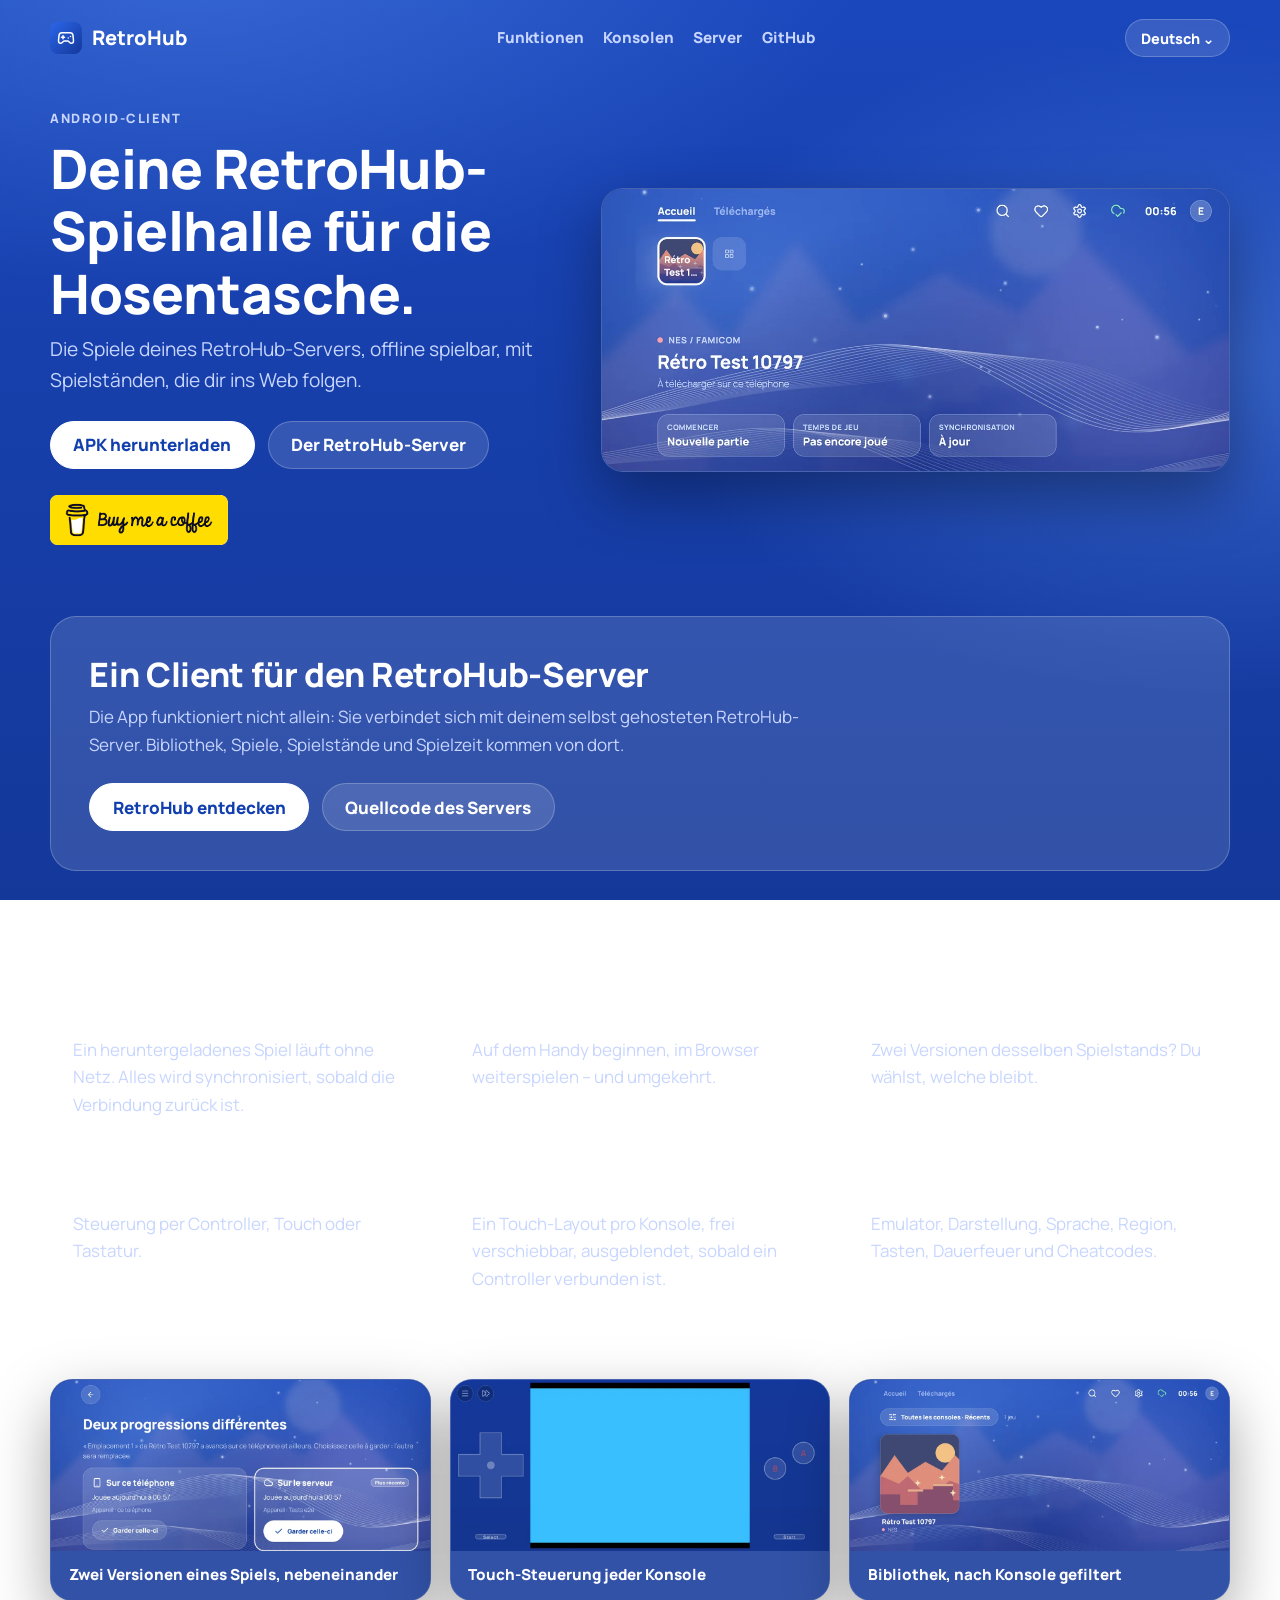
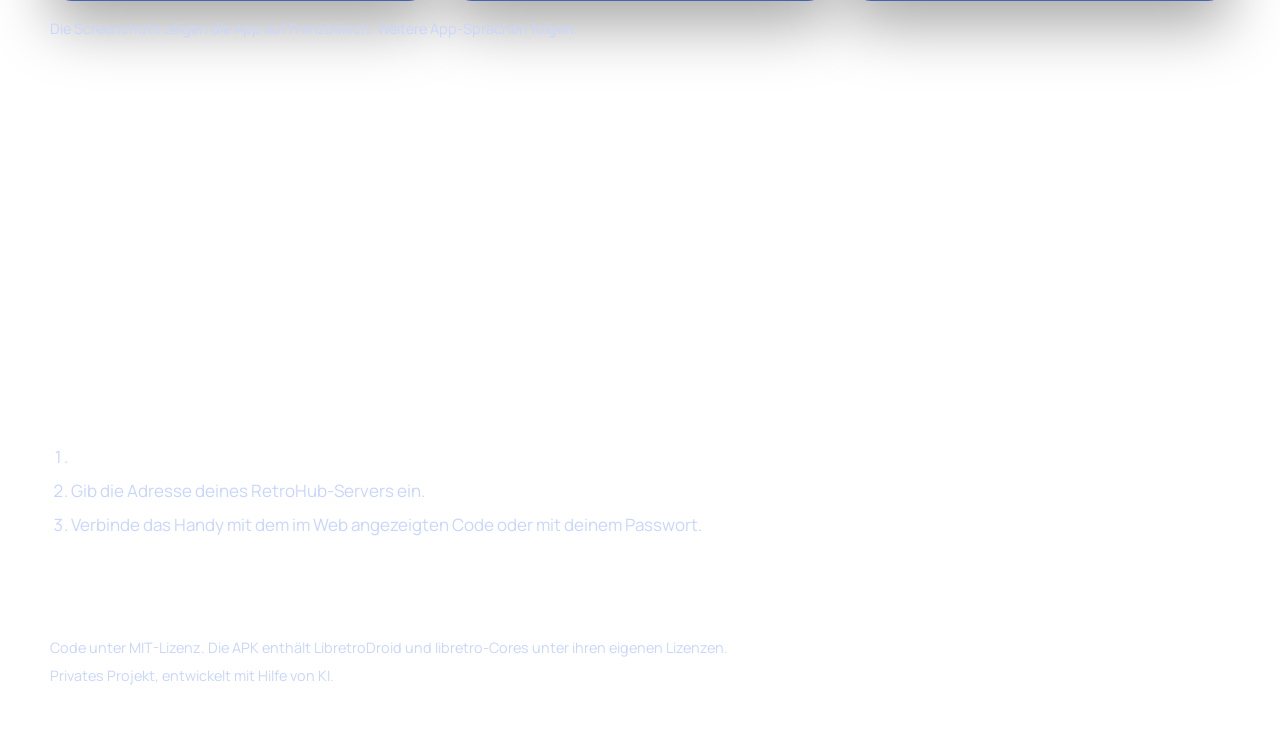
==== docs/de/index.html @ 20033dd3 "Release 2026.46.2" ====
<!doctype html>
<html lang="de">
<head>
  <meta charset="utf-8">
  <meta name="viewport" content="width=device-width, initial-scale=1">
  <meta name="theme-color" content="#173faa">
  <title>RetroHub — Deine RetroHub-Spielhalle für die Hosentasche.</title>
  <meta name="description" content="Die Spiele deines RetroHub-Servers, offline spielbar, mit Spielständen, die dir ins Web folgen.">
  <meta property="og:title" content="RetroHub — Deine RetroHub-Spielhalle für die Hosentasche.">
  <meta property="og:description" content="Die Spiele deines RetroHub-Servers, offline spielbar, mit Spielständen, die dir ins Web folgen.">
  <meta property="og:type" content="website">
  <meta property="og:url" content="https://simon-verbois.github.io/retrohub-app/de/">
  <link rel="canonical" href="https://simon-verbois.github.io/retrohub-app/de/">
  <link rel="alternate" hreflang="en" href="https://simon-verbois.github.io/retrohub-app/">
  <link rel="alternate" hreflang="fr" href="https://simon-verbois.github.io/retrohub-app/fr/">
  <link rel="alternate" hreflang="de" href="https://simon-verbois.github.io/retrohub-app/de/">
  <link rel="alternate" hreflang="es" href="https://simon-verbois.github.io/retrohub-app/es/">
  <link rel="alternate" hreflang="it" href="https://simon-verbois.github.io/retrohub-app/it/">
  <link rel="alternate" hreflang="pl" href="https://simon-verbois.github.io/retrohub-app/pl/">
  <link rel="alternate" hreflang="nl" href="https://simon-verbois.github.io/retrohub-app/nl/">
  <link rel="alternate" hreflang="pt-PT" href="https://simon-verbois.github.io/retrohub-app/pt/">
  <link rel="alternate" hreflang="ro" href="https://simon-verbois.github.io/retrohub-app/ro/">
  <link rel="alternate" hreflang="el" href="https://simon-verbois.github.io/retrohub-app/el/">
  <link rel="alternate" hreflang="hu" href="https://simon-verbois.github.io/retrohub-app/hu/">
  <link rel="alternate" hreflang="cs" href="https://simon-verbois.github.io/retrohub-app/cs/">
  <link rel="alternate" hreflang="x-default" href="https://simon-verbois.github.io/retrohub-app/">
  <link rel="icon" href="../favicon.svg" type="image/svg+xml">
  <link rel="stylesheet" href="../styles.css">
</head>
<body>
  <header class="top">
    <a class="brand" href="#main"><img src="../favicon.svg" width="32" height="32" alt=""> RetroHub</a>
    <nav aria-label="RetroHub">
      <a href="#features">Funktionen</a>
      <a href="#consoles">Konsolen</a>
      <a href="#server">Server</a>
      <a href="https://github.com/simon-verbois/retrohub-app">GitHub</a>
    </nav>
    <details class="languages">
      <summary><span class="sr-only">Sprache: </span>Deutsch <span aria-hidden="true">⌄</span></summary>
      <ul><li><a href="../" lang="en" hreflang="en">English</a></li>
<li><a href="../fr/" lang="fr" hreflang="fr">Français</a></li>
<li><a href="../de/" lang="de" hreflang="de" aria-current="page">Deutsch</a></li>
<li><a href="../es/" lang="es" hreflang="es">Español</a></li>
<li><a href="../it/" lang="it" hreflang="it">Italiano</a></li>
<li><a href="../pl/" lang="pl" hreflang="pl">Polski</a></li>
<li><a href="../nl/" lang="nl" hreflang="nl">Nederlands</a></li>
<li><a href="../pt/" lang="pt-PT" hreflang="pt-PT">Português</a></li>
<li><a href="../ro/" lang="ro" hreflang="ro">Română</a></li>
<li><a href="../el/" lang="el" hreflang="el">Ελληνικά</a></li>
<li><a href="../hu/" lang="hu" hreflang="hu">Magyar</a></li>
<li><a href="../cs/" lang="cs" hreflang="cs">Čeština</a></li></ul>
    </details>
  </header>

  <main id="main">
    <section class="hero">
      <div class="hero-text">
        <p class="kicker">Android-Client</p>
        <h1>Deine RetroHub-Spielhalle für die Hosentasche.</h1>
        <p class="lead">Die Spiele deines RetroHub-Servers, offline spielbar, mit Spielständen, die dir ins Web folgen.</p>
        <div class="actions">
          <a class="button primary" href="https://github.com/simon-verbois/retrohub-app/releases/latest">APK herunterladen</a>
          <a class="button" href="#server">Der RetroHub-Server</a>
        </div>
        <a class="coffee" href="https://buymeacoffee.com/simonverbois"><img src="../buy-me-a-coffee.png" width="178" height="50" alt="Buy Me a Coffee"></a>
      </div>
      <figure class="screen hero-screen">
        <img src="../screenshots/home.webp" width="1200" height="540" alt="Startbildschirm: eine Reihe von Spielen, das gewählte Spiel und seine Aktivitätskarten">
      </figure>
    </section>

    <section id="server" class="server">
      <h2>Ein Client für den RetroHub-Server</h2>
      <p>Die App funktioniert nicht allein: Sie verbindet sich mit deinem selbst gehosteten RetroHub-Server. Bibliothek, Spiele, Spielstände und Spielzeit kommen von dort.</p>
      <div class="actions">
        <a class="button primary" href="https://simon-verbois.github.io/retrohub/">RetroHub entdecken</a>
        <a class="button" href="https://github.com/simon-verbois/retrohub">Quellcode des Servers</a>
      </div>
    </section>

    <section id="features" class="features">
      <h2>Funktionen</h2>
      <div class="grid">
        <article><h3>Offline</h3><p>Ein heruntergeladenes Spiel läuft ohne Netz. Alles wird synchronisiert, sobald die Verbindung zurück ist.</p></article>
        <article><h3>Ein Spielstand, überall</h3><p>Auf dem Handy beginnen, im Browser weiterspielen – und umgekehrt.</p></article>
        <article><h3>Nichts wird überschrieben</h3><p>Zwei Versionen desselben Spielstands? Du wählst, welche bleibt.</p></article>
        <article><h3>Wie eine Konsole</h3><p>Steuerung per Controller, Touch oder Tastatur.</p></article>
        <article><h3>Originalgetreue Steuerung</h3><p>Ein Touch-Layout pro Konsole, frei verschiebbar, ausgeblendet, sobald ein Controller verbunden ist.</p></article>
        <article><h3>Einstellungen pro Konsole</h3><p>Emulator, Darstellung, Sprache, Region, Tasten, Dauerfeuer und Cheatcodes.</p></article>
      </div>
    </section>

    <section class="gallery-section">
      <div class="gallery">
        <figure class="screen"><img src="../screenshots/conflict.webp" width="1200" height="540" loading="lazy" alt="Auswahl zwischen zwei Versionen eines Spielstands"><figcaption>Zwei Versionen eines Spiels, nebeneinander</figcaption></figure>
        <figure class="screen"><img src="../screenshots/game.webp" width="1200" height="540" loading="lazy" alt="Laufendes Spiel mit Touch-Steuerung"><figcaption>Touch-Steuerung jeder Konsole</figcaption></figure>
        <figure class="screen"><img src="../screenshots/library.webp" width="1200" height="540" loading="lazy" alt="Bibliothek nach Konsole gefiltert"><figcaption>Bibliothek, nach Konsole gefiltert</figcaption></figure>
      </div>
      <p class="note">Die Screenshots zeigen die App auf Französisch. Weitere App-Sprachen folgen.</p>
    </section>

    <section id="consoles" class="consoles">
      <h2>Konsolen</h2>
      <ul>
        <li>NES</li><li>Super Nintendo</li><li>Game Boy</li><li>Game Boy Color</li><li>Game Boy Advance</li>
        <li>Master System</li><li>Mega Drive</li><li>PlayStation</li><li>Nintendo DS</li><li>Nintendo 64</li>
        <li>GameCube</li><li>Atari 2600</li><li>Dreamcast</li>
      </ul>
    </section>

    <section class="install">
      <h2>Installieren</h2>
      <ol>
        <li><a href="https://github.com/simon-verbois/retrohub-app/releases/latest">Lade die neueste Version der APK herunter und installiere sie.</a></li>
        <li>Gib die Adresse deines RetroHub-Servers ein.</li>
        <li>Verbinde das Handy mit dem im Web angezeigten Code oder mit deinem Passwort.</li>
      </ol>
    </section>
  </main>

  <footer>
    <p>Code unter MIT-Lizenz. Die APK enthält LibretroDroid und libretro-Cores unter ihren eigenen Lizenzen.</p>
    <p>Privates Projekt, entwickelt mit Hilfe von KI.</p>
  </footer>
</body>
</html>
---- docs/styles.css ----
@font-face { font-family: Manrope; src: url("fonts/manrope-regular.ttf") format("truetype"); font-weight: 400; font-display: swap; }
@font-face { font-family: Manrope; src: url("fonts/manrope-extrabold.ttf") format("truetype"); font-weight: 800; font-display: swap; }

/* Le « ciel » de RetroHub : clair le jour, de nuit en thème sombre. */
:root {
  --sky-top: #1a47bc; --sky-mid: #173faa; --sky-low: #14389a;
  --glow: rgba(110, 165, 255, .34);
  --text: #fff; --dim: #c8d6ff;
  --glass: rgba(255, 255, 255, .13); --glass-strong: rgba(255, 255, 255, .22); --line: rgba(255, 255, 255, .22);
  --on-accent: #123fae;
}
@media (prefers-color-scheme: dark) {
  :root {
    --sky-top: #0d2462; --sky-mid: #09194b; --sky-low: #06113a;
    --glow: rgba(80, 130, 240, .22);
    --text: #eef2ff; --dim: #afc0f0;
    --glass: rgba(255, 255, 255, .1); --glass-strong: rgba(255, 255, 255, .17); --line: rgba(255, 255, 255, .18);
    --on-accent: #09194b;
  }
}

* { box-sizing: border-box; }
html { scroll-behavior: smooth; }
body {
  margin: 0; color: var(--text); font: 400 17px/1.6 Manrope, system-ui, sans-serif;
  background:
    radial-gradient(60rem 30rem at 15% -5%, var(--glow), transparent 70%),
    radial-gradient(50rem 30rem at 95% 40%, var(--glow), transparent 70%),
    linear-gradient(180deg, var(--sky-top), var(--sky-mid) 45%, var(--sky-low));
  background-attachment: fixed; min-height: 100vh;
}
a { color: inherit; }
img { max-width: 100%; height: auto; display: block; }
h1, h2, h3 { font-weight: 800; line-height: 1.15; margin: 0 0 .6rem; letter-spacing: -.01em; }
h1 { font-size: clamp(2rem, 5vw, 3.4rem); }
h2 { font-size: clamp(1.5rem, 3vw, 2.1rem); }
h3 { font-size: 1.1rem; }
p { margin: 0 0 1rem; }

.top, main, footer { width: min(1180px, 100% - 32px); margin-inline: auto; }
.top { display: flex; align-items: center; justify-content: space-between; gap: 1rem; padding: 1.2rem 0; flex-wrap: wrap; }
.brand { display: flex; align-items: center; gap: .6rem; font-weight: 800; font-size: 1.25rem; text-decoration: none; }
.top nav { display: flex; gap: 1.2rem; flex-wrap: wrap; }
.top nav a { color: var(--dim); text-decoration: none; font-weight: 800; font-size: .95rem; }
.top nav a:hover, .top nav a:focus-visible { color: var(--text); }

section { padding: 3rem 0; }
.hero { display: grid; grid-template-columns: 1fr 1.25fr; gap: 3rem; align-items: center; padding-top: 2rem; }
.kicker { text-transform: uppercase; letter-spacing: .12em; font-weight: 800; font-size: .8rem; color: var(--dim); margin-bottom: .5rem; }
.lead { font-size: 1.2rem; color: var(--dim); max-width: 34rem; }
.actions { display: flex; gap: .8rem; flex-wrap: wrap; margin: 1.6rem 0; }
.button {
  display: inline-flex; align-items: center; min-height: 48px; padding: 0 1.4rem; border-radius: 999px;
  border: 1px solid var(--line); background: var(--glass); font-weight: 800; text-decoration: none;
}
.button.primary { background: #fff; color: var(--on-accent); border-color: #fff; }
.button:hover { background: var(--glass-strong); }
.button.primary:hover { background: #e8eeff; }
.button:focus-visible, .coffee:focus-visible, a:focus-visible { outline: 3px solid #fff; outline-offset: 3px; }
.coffee { display: inline-block; border-radius: 10px; }

.screen { margin: 0; border-radius: 22px; overflow: hidden; border: 1px solid var(--line); box-shadow: 0 24px 60px rgba(0, 0, 0, .35); background: var(--sky-low); }
.screen figcaption { padding: .8rem 1.1rem; font-weight: 800; font-size: .95rem; background: var(--glass); }

.server {
  margin: 1rem 0; padding: 2.4rem; border-radius: 26px; background: var(--glass); border: 1px solid var(--line);
}
.server p { max-width: 46rem; color: var(--dim); }
.server a:not(.button) { font-weight: 800; }
.server .actions { margin-bottom: 0; }

.grid { display: grid; grid-template-columns: repeat(3, 1fr); gap: 1rem; }
.grid article { padding: 1.4rem; border-radius: 20px; background: var(--glass); border: 1px solid var(--line); }
.grid p { color: var(--dim); margin: 0; }

.gallery { display: grid; grid-template-columns: repeat(3, 1fr); gap: 1.2rem; }

.consoles ul { list-style: none; padding: 0; margin: 0; display: flex; flex-wrap: wrap; gap: .6rem; }
.consoles li { padding: .45rem 1rem; border-radius: 999px; background: var(--glass); border: 1px solid var(--line); font-weight: 800; font-size: .95rem; }

.install ol { padding-left: 1.3rem; color: var(--dim); max-width: 46rem; }
.install li { margin-bottom: .4rem; }
.install a { color: var(--text); font-weight: 800; }

footer { padding: 2rem 0 3rem; border-top: 1px solid var(--line); color: var(--dim); font-size: .9rem; }
footer p { margin: 0 0 .3rem; }

@media (max-width: 900px) {
  .hero { grid-template-columns: 1fr; gap: 2rem; }
  .grid, .gallery { grid-template-columns: 1fr; }
  .server { padding: 1.6rem; }
}
@media (prefers-reduced-motion: reduce) { html { scroll-behavior: auto; } }

.sr-only { position: absolute; width: 1px; height: 1px; overflow: hidden; clip: rect(0 0 0 0); white-space: nowrap; }
.languages { position: relative; }
.languages summary {
  list-style: none; cursor: pointer; padding: .4rem .9rem; border-radius: 999px; border: 1px solid var(--line);
  background: var(--glass); font-weight: 800; font-size: .9rem;
}
.languages summary::-webkit-details-marker { display: none; }
.languages ul {
  position: absolute; right: 0; top: calc(100% + .4rem); z-index: 10; list-style: none; margin: 0; padding: .4rem;
  min-width: 11rem; border-radius: 16px; border: 1px solid var(--line); background: var(--sky-low);
  box-shadow: 0 18px 40px rgba(0, 0, 0, .35);
}
.languages li a { display: block; padding: .35rem .7rem; border-radius: 10px; text-decoration: none; font-weight: 800; font-size: .92rem; }
.languages li a:hover, .languages li a[aria-current="page"] { background: var(--glass-strong); }
.note { color: var(--dim); font-size: .9rem; margin-top: 1rem; }
.gallery-section { padding-top: 1rem; }
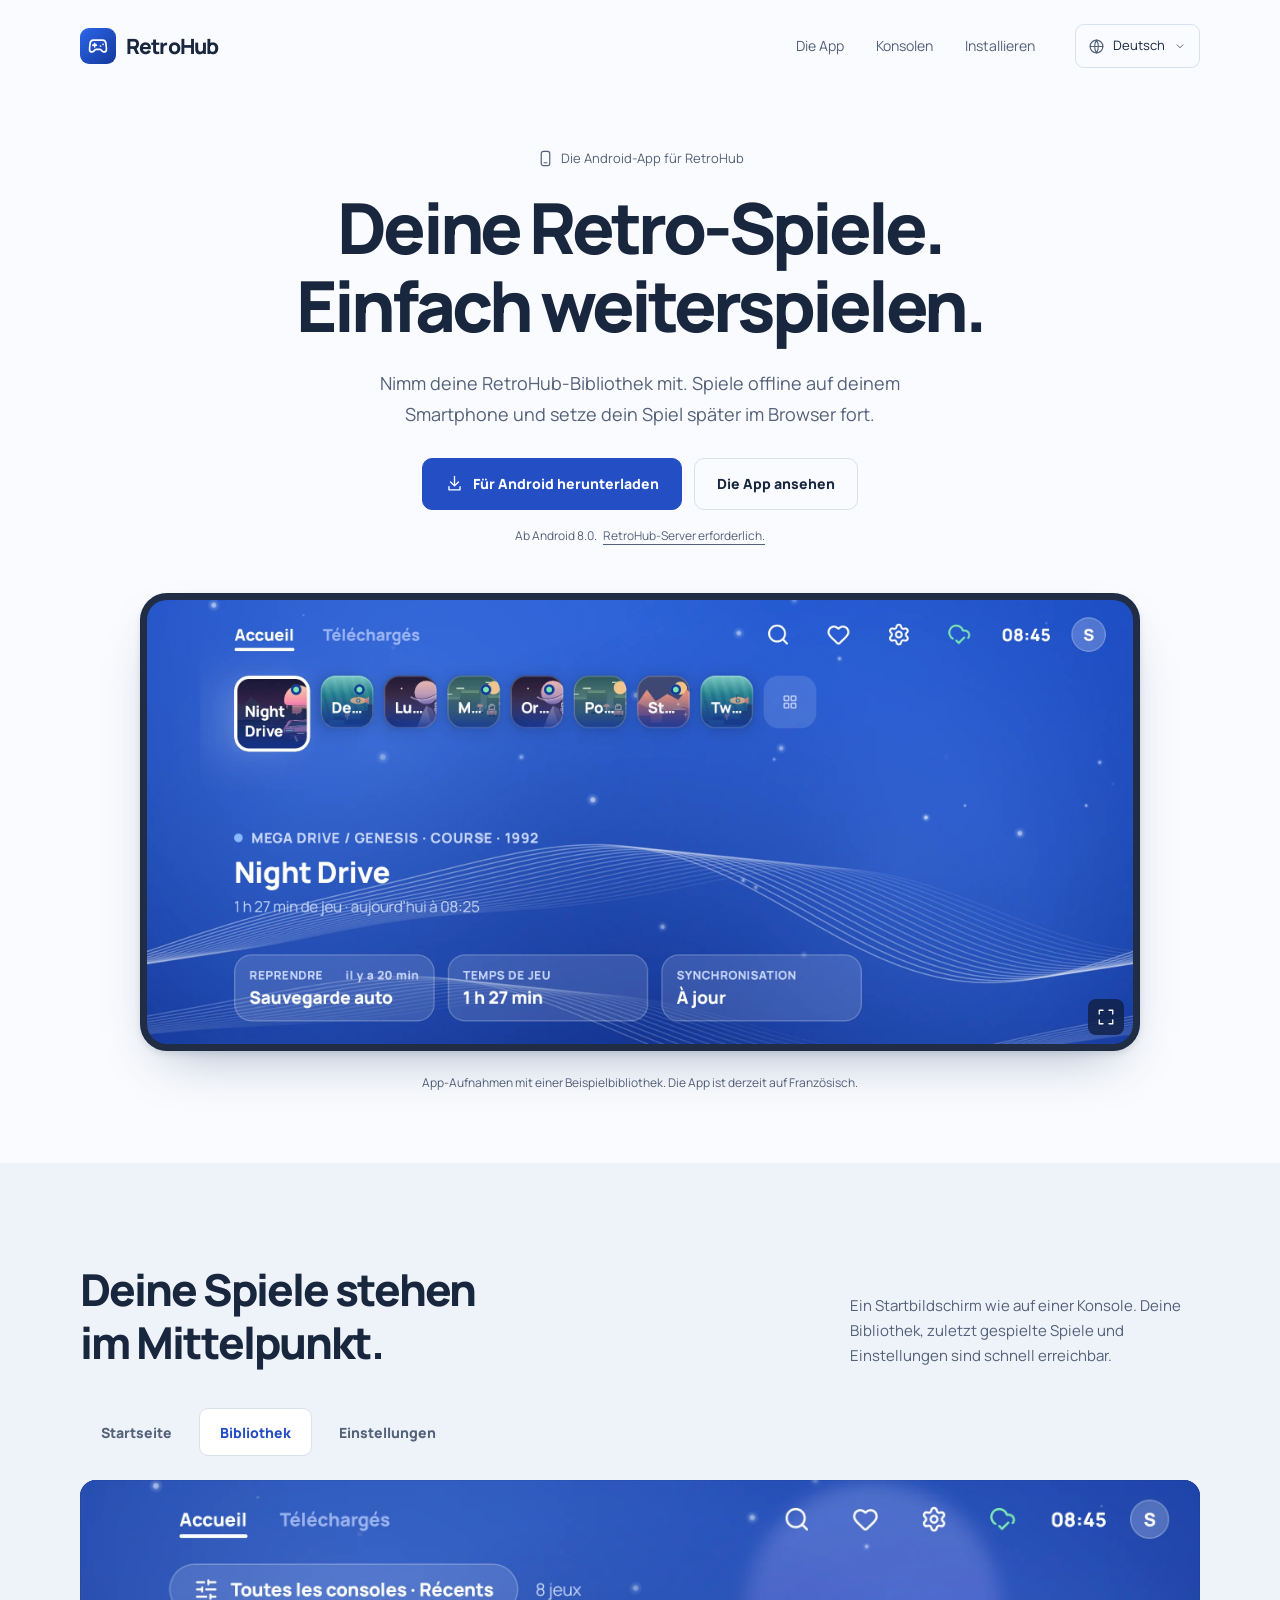
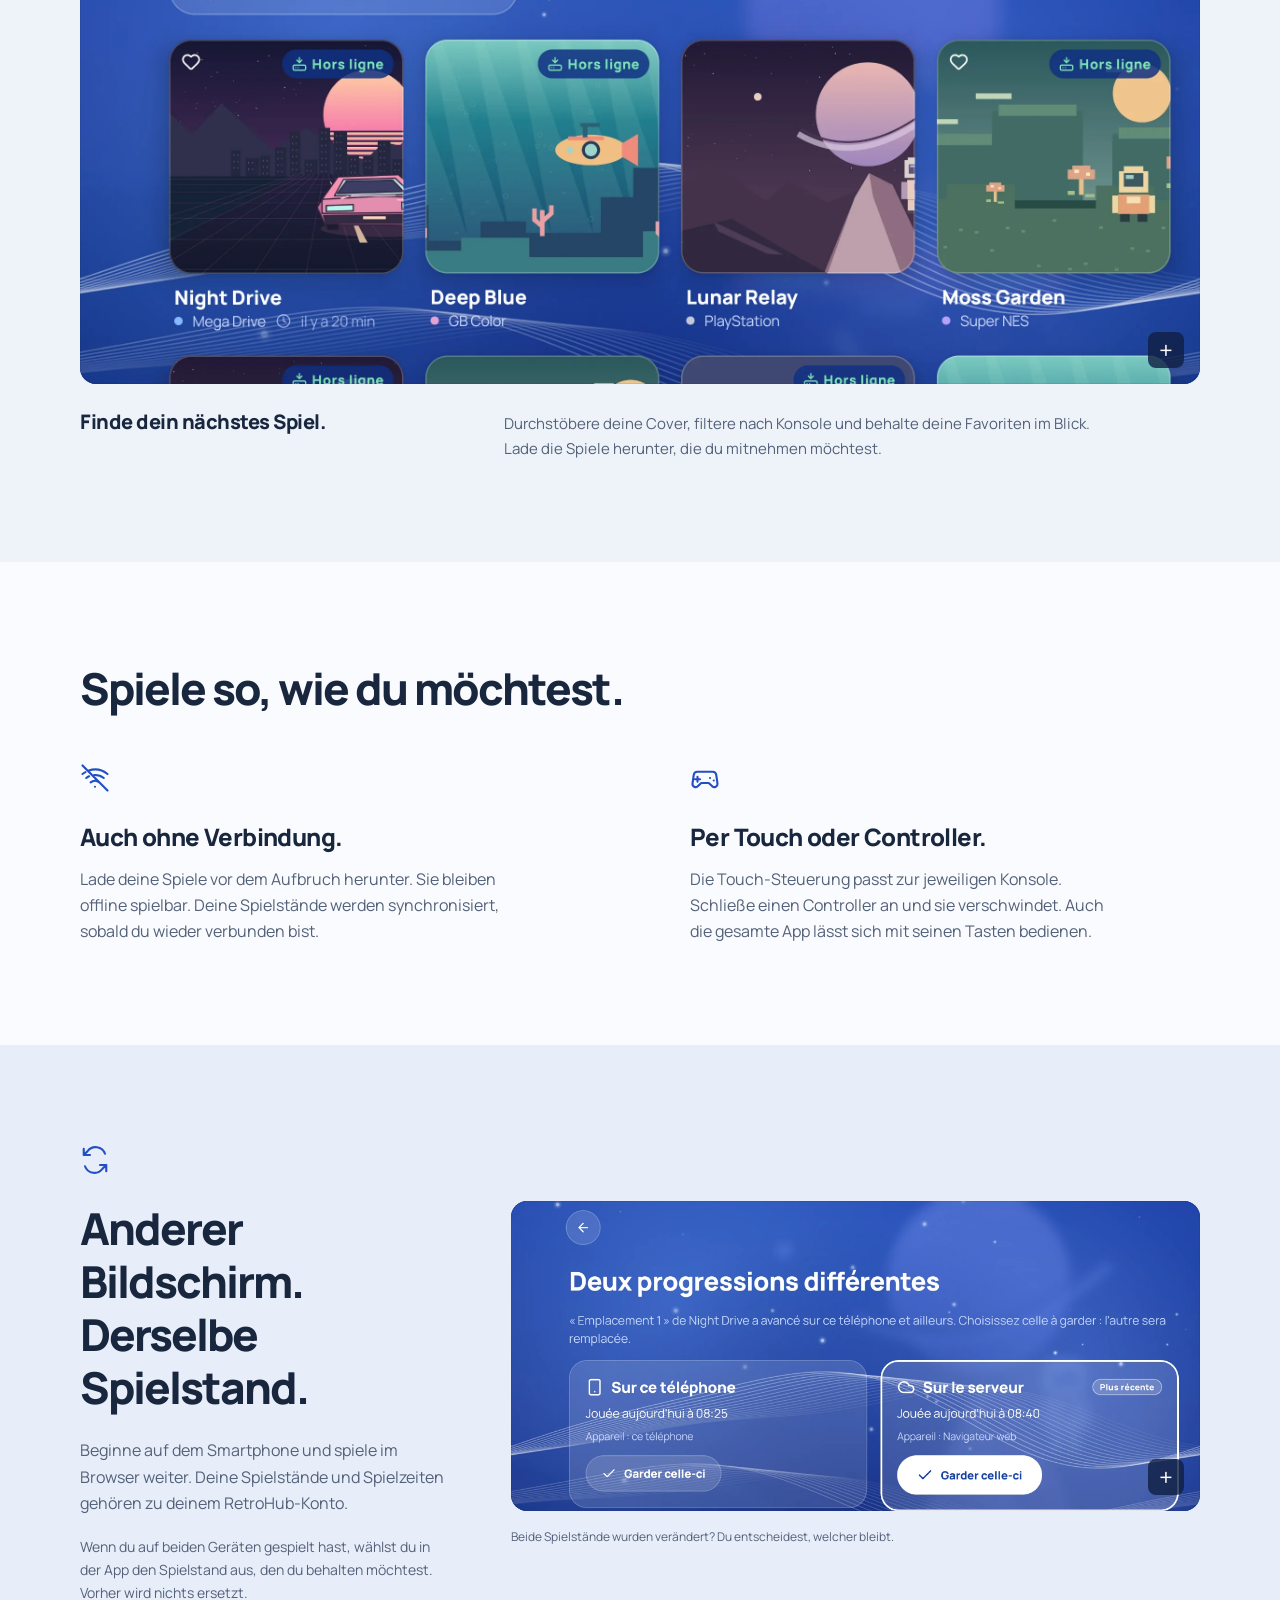
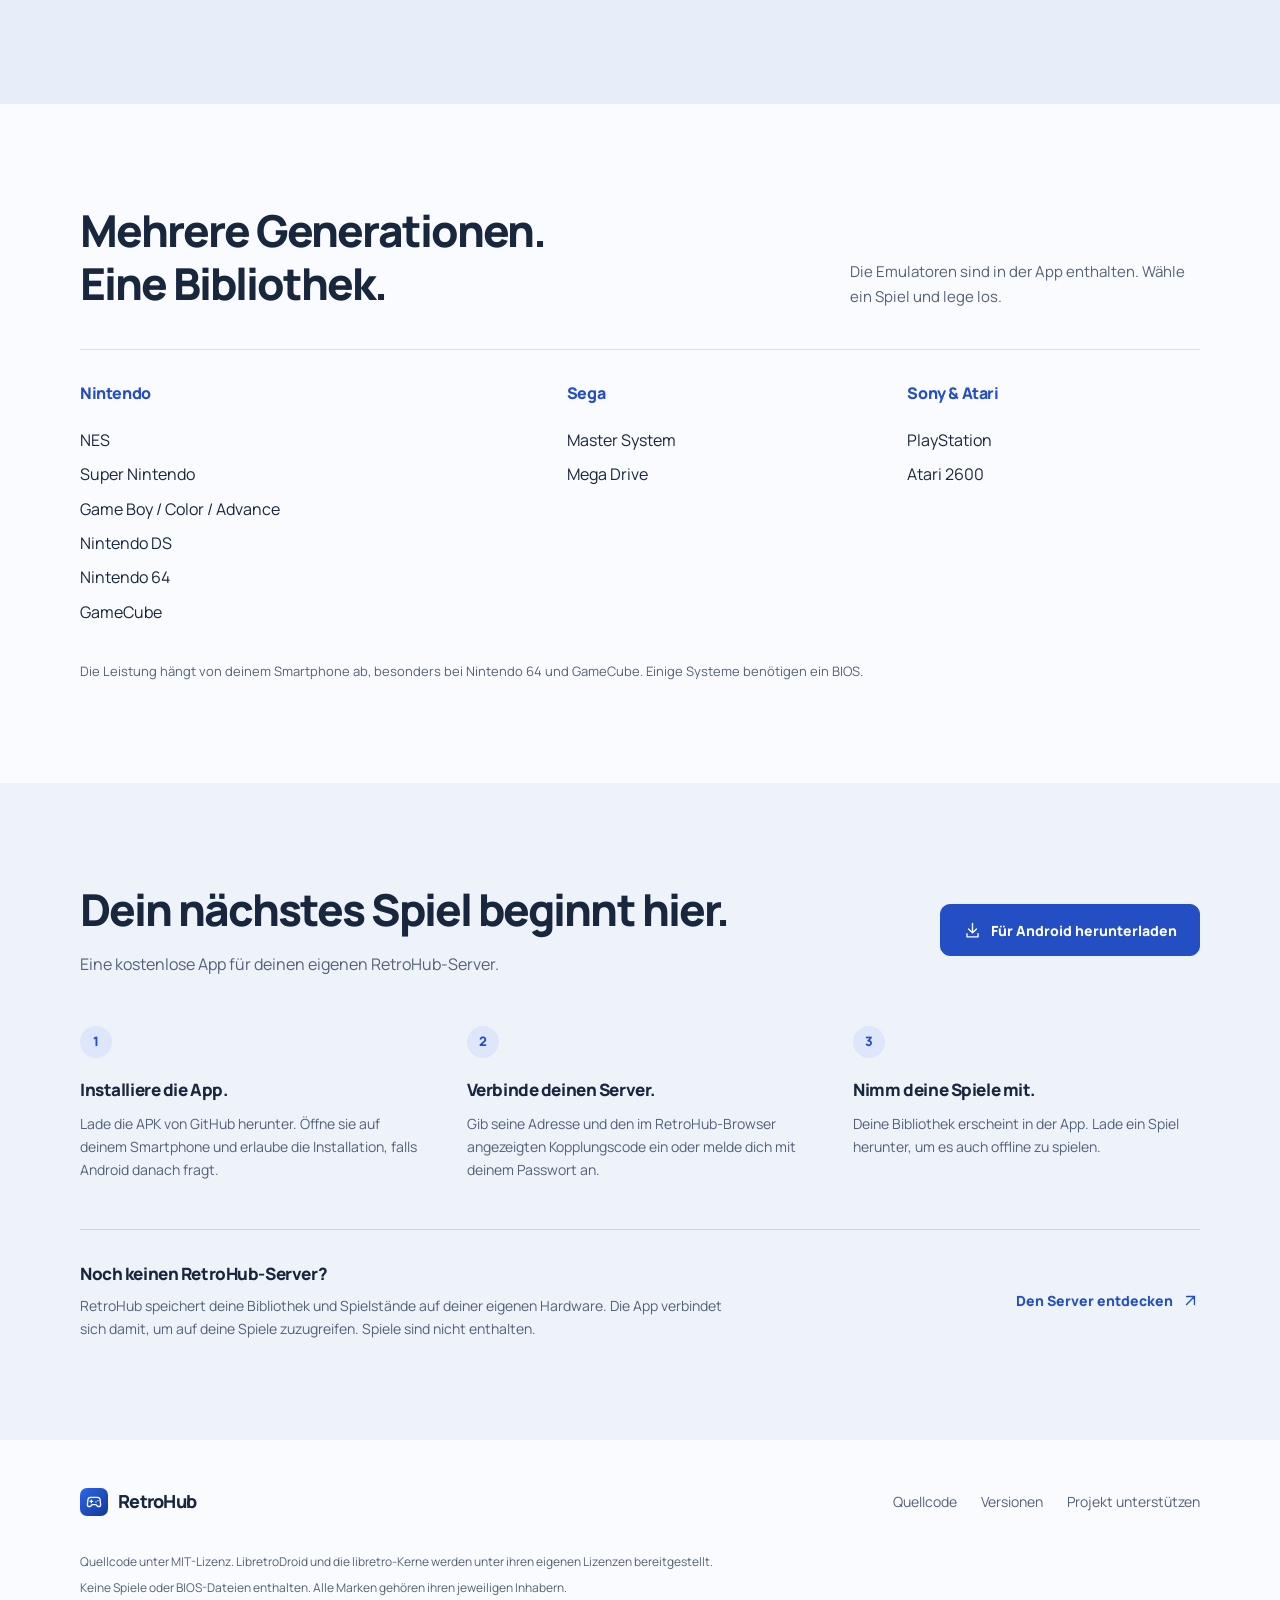
==== commit 49bda077: "Release 2026.46.6" ====
--- a/docs/de/index.html
+++ b/docs/de/index.html
@@ -3,125 +3,159 @@
 <head>
   <meta charset="utf-8">
   <meta name="viewport" content="width=device-width, initial-scale=1">
-  <meta name="theme-color" content="#173faa">
-  <title>RetroHub — Deine RetroHub-Spielhalle für die Hosentasche.</title>
-  <meta name="description" content="Die Spiele deines RetroHub-Servers, offline spielbar, mit Spielständen, die dir ins Web folgen.">
-  <meta property="og:title" content="RetroHub — Deine RetroHub-Spielhalle für die Hosentasche.">
-  <meta property="og:description" content="Die Spiele deines RetroHub-Servers, offline spielbar, mit Spielständen, die dir ins Web folgen.">
+  <meta name="theme-color" content="#fafbfe">
+  <title>RetroHub — Deine Retro-Spiele. Einfach weiterspielen.</title>
+  <meta name="description" content="Nimm deine RetroHub-Bibliothek mit. Spiele offline auf deinem Smartphone und setze dein Spiel später im Browser fort.">
+  <meta property="og:title" content="RetroHub — Deine Retro-Spiele. Einfach weiterspielen.">
+  <meta property="og:description" content="Nimm deine RetroHub-Bibliothek mit. Spiele offline auf deinem Smartphone und setze dein Spiel später im Browser fort.">
   <meta property="og:type" content="website">
   <meta property="og:url" content="https://simon-verbois.github.io/retrohub-app/de/">
+  <meta property="og:image" content="https://simon-verbois.github.io/retrohub-app/screenshots/home.webp">
   <link rel="canonical" href="https://simon-verbois.github.io/retrohub-app/de/">
   <link rel="alternate" hreflang="en" href="https://simon-verbois.github.io/retrohub-app/">
   <link rel="alternate" hreflang="fr" href="https://simon-verbois.github.io/retrohub-app/fr/">
   <link rel="alternate" hreflang="de" href="https://simon-verbois.github.io/retrohub-app/de/">
   <link rel="alternate" hreflang="es" href="https://simon-verbois.github.io/retrohub-app/es/">
   <link rel="alternate" hreflang="it" href="https://simon-verbois.github.io/retrohub-app/it/">
-  <link rel="alternate" hreflang="pl" href="https://simon-verbois.github.io/retrohub-app/pl/">
   <link rel="alternate" hreflang="nl" href="https://simon-verbois.github.io/retrohub-app/nl/">
   <link rel="alternate" hreflang="pt-PT" href="https://simon-verbois.github.io/retrohub-app/pt/">
-  <link rel="alternate" hreflang="ro" href="https://simon-verbois.github.io/retrohub-app/ro/">
-  <link rel="alternate" hreflang="el" href="https://simon-verbois.github.io/retrohub-app/el/">
-  <link rel="alternate" hreflang="hu" href="https://simon-verbois.github.io/retrohub-app/hu/">
-  <link rel="alternate" hreflang="cs" href="https://simon-verbois.github.io/retrohub-app/cs/">
   <link rel="alternate" hreflang="x-default" href="https://simon-verbois.github.io/retrohub-app/">
   <link rel="icon" href="../favicon.svg" type="image/svg+xml">
+  <link rel="preload" href="../fonts/manrope-extrabold.ttf" as="font" type="font/ttf" crossorigin>
   <link rel="stylesheet" href="../styles.css">
+  <script src="../site.js" defer></script>
 </head>
 <body>
-  <header class="top">
-    <a class="brand" href="#main"><img src="../favicon.svg" width="32" height="32" alt=""> RetroHub</a>
-    <nav aria-label="RetroHub">
-      <a href="#features">Funktionen</a>
+  <a class="skip-link" href="#main">Zum Inhalt</a>
+  <header class="header wrap">
+    <a class="brand" href="#main" aria-label="RetroHub"><img src="../favicon.svg" width="36" height="36" alt="">RetroHub</a>
+    <nav class="main-nav" aria-label="Hauptnavigation">
+      <a href="#app">Die App</a>
       <a href="#consoles">Konsolen</a>
-      <a href="#server">Server</a>
-      <a href="https://github.com/simon-verbois/retrohub-app">GitHub</a>
+      <a href="#install">Installieren</a>
     </nav>
     <details class="languages">
-      <summary><span class="sr-only">Sprache: </span>Deutsch <span aria-hidden="true">⌄</span></summary>
-      <ul><li><a href="../" lang="en" hreflang="en">English</a></li>
-<li><a href="../fr/" lang="fr" hreflang="fr">Français</a></li>
-<li><a href="../de/" lang="de" hreflang="de" aria-current="page">Deutsch</a></li>
-<li><a href="../es/" lang="es" hreflang="es">Español</a></li>
-<li><a href="../it/" lang="it" hreflang="it">Italiano</a></li>
-<li><a href="../pl/" lang="pl" hreflang="pl">Polski</a></li>
-<li><a href="../nl/" lang="nl" hreflang="nl">Nederlands</a></li>
-<li><a href="../pt/" lang="pt-PT" hreflang="pt-PT">Português</a></li>
-<li><a href="../ro/" lang="ro" hreflang="ro">Română</a></li>
-<li><a href="../el/" lang="el" hreflang="el">Ελληνικά</a></li>
-<li><a href="../hu/" lang="hu" hreflang="hu">Magyar</a></li>
-<li><a href="../cs/" lang="cs" hreflang="cs">Čeština</a></li></ul>
+      <summary><svg viewBox="0 0 24 24" aria-hidden="true"><circle cx="12" cy="12" r="9"/><path d="M3 12h18M12 3a18 18 0 0 1 0 18 18 18 0 0 1 0-18"/></svg><span>Deutsch</span><svg class="chevron" viewBox="0 0 24 24" aria-hidden="true"><path d="m7 10 5 5 5-5"/></svg></summary>
+      <nav aria-label="Sprache"><a href="../" lang="en" hreflang="en">English</a>
+<a href="../fr/" lang="fr" hreflang="fr">Français</a>
+<a href="../de/" lang="de" hreflang="de" aria-current="page">Deutsch</a>
+<a href="../es/" lang="es" hreflang="es">Español</a>
+<a href="../it/" lang="it" hreflang="it">Italiano</a>
+<a href="../nl/" lang="nl" hreflang="nl">Nederlands</a>
+<a href="../pt/" lang="pt-PT" hreflang="pt-PT">Português</a></nav>
     </details>
   </header>
 
   <main id="main">
-    <section class="hero">
-      <div class="hero-text">
-        <p class="kicker">Android-Client</p>
-        <h1>Deine RetroHub-Spielhalle für die Hosentasche.</h1>
-        <p class="lead">Die Spiele deines RetroHub-Servers, offline spielbar, mit Spielständen, die dir ins Web folgen.</p>
-        <div class="actions">
-          <a class="button primary" href="https://github.com/simon-verbois/retrohub-app/releases/latest">APK herunterladen</a>
-          <a class="button" href="#server">Der RetroHub-Server</a>
-        </div>
-        <a class="coffee" href="https://buymeacoffee.com/simonverbois"><img src="../buy-me-a-coffee.png" width="178" height="50" alt="Buy Me a Coffee"></a>
+    <section class="hero wrap" aria-labelledby="hero-title">
+      <p class="platform"><svg viewBox="0 0 24 24" aria-hidden="true"><rect x="6" y="2" width="12" height="20" rx="3"/><path d="M10 18h4"/></svg>Die Android-App für RetroHub</p>
+      <h1 id="hero-title">Deine Retro-Spiele.<br>Einfach weiterspielen.</h1>
+      <p class="lead">Nimm deine RetroHub-Bibliothek mit. Spiele offline auf deinem Smartphone und setze dein Spiel später im Browser fort.</p>
+      <div class="actions">
+        <a class="button primary" href="https://github.com/simon-verbois/retrohub-app/releases/latest"><svg viewBox="0 0 24 24" aria-hidden="true"><path d="M12 3v12m-5-5 5 5 5-5M5 16v4h14v-4"/></svg>Für Android herunterladen</a>
+        <a class="button secondary" href="#app">Die App ansehen</a>
       </div>
-      <figure class="screen hero-screen">
-        <img src="../screenshots/home.webp" width="1200" height="540" alt="Startbildschirm: eine Reihe von Spielen, das gewählte Spiel und seine Aktivitätskarten">
+      <p class="requirements">Ab Android 8.0. <a href="#server">RetroHub-Server erforderlich.</a></p>
+      <figure class="hero-product">
+        <a href="../screenshots/home.webp" class="screenshot device" data-screenshot aria-label="Aufnahme der Startseite vergrößern" data-caption="Die Startseite und zuletzt gespielte Spiele">
+          <img src="../screenshots/home.webp" width="1200" height="540" fetchpriority="high" alt="RetroHub-Startseite mit Spiele-Covern, ausgewähltem Spiel und Karten für Spielstand, Spielzeit und Synchronisierung">
+          <span class="zoom" aria-hidden="true"><svg viewBox="0 0 24 24"><path d="M8 3H3v5m13-5h5v5M3 16v5h5m13-5v5h-5"/></svg></span>
+        </a>
+        <figcaption>App-Aufnahmen mit einer Beispielbibliothek. Die App ist derzeit auf Französisch.</figcaption>
       </figure>
     </section>
 
-    <section id="server" class="server">
-      <h2>Ein Client für den RetroHub-Server</h2>
-      <p>Die App funktioniert nicht allein: Sie verbindet sich mit deinem selbst gehosteten RetroHub-Server. Bibliothek, Spiele, Spielstände und Spielzeit kommen von dort.</p>
-      <div class="actions">
-        <a class="button primary" href="https://simon-verbois.github.io/retrohub/">RetroHub entdecken</a>
-        <a class="button" href="https://github.com/simon-verbois/retrohub">Quellcode des Servers</a>
+    <section id="app" class="app-section section" aria-labelledby="app-title">
+      <div class="wrap">
+        <div class="section-heading">
+          <h2 id="app-title">Deine Spiele stehen im Mittelpunkt.</h2>
+          <p>Ein Startbildschirm wie auf einer Konsole. Deine Bibliothek, zuletzt gespielte Spiele und Einstellungen sind schnell erreichbar.</p>
+        </div>
+        <div class="showcase-tabs" role="tablist" aria-label="Ansichten der App" hidden>
+          <button id="tab-home" type="button" role="tab" aria-controls="view-home" aria-selected="false" tabindex="-1">Startseite</button>
+          <button id="tab-library" type="button" role="tab" aria-controls="view-library" aria-selected="true" tabindex="0">Bibliothek</button>
+          <button id="tab-settings" type="button" role="tab" aria-controls="view-settings" aria-selected="false" tabindex="-1">Einstellungen</button>
+        </div>
+        <div class="showcase-panels">
+          <figure id="view-home" class="showcase-panel">
+            <a href="../screenshots/home.webp" class="screenshot" data-screenshot aria-label="Aufnahme der Startseite vergrößern" data-caption="Die Startseite und zuletzt gespielte Spiele"><img src="../screenshots/home.webp" width="1200" height="540" loading="lazy" alt="RetroHub-Startseite mit Spiele-Covern, ausgewähltem Spiel und Karten für Spielstand, Spielzeit und Synchronisierung"><span class="zoom" aria-hidden="true">+</span></a>
+            <figcaption><h3>Spiele dort weiter, wo du aufgehört hast.</h3><p>Wähle ein Spiel aus der Cover-Reihe. Der letzte Spielstand, die Spielzeit und der Synchronisierungsstatus bleiben sichtbar.</p></figcaption>
+          </figure>
+          <figure id="view-library" class="showcase-panel">
+            <a href="../screenshots/library.webp" class="screenshot" data-screenshot aria-label="Aufnahme der Bibliothek vergrößern" data-caption="Die Bibliothek und ihre Filter"><img src="../screenshots/library.webp" width="1200" height="540" loading="lazy" alt="RetroHub-Bibliothek mit mehreren Spiele-Covern und Konsolenfilter"><span class="zoom" aria-hidden="true">+</span></a>
+            <figcaption><h3>Finde dein nächstes Spiel.</h3><p>Durchstöbere deine Cover, filtere nach Konsole und behalte deine Favoriten im Blick. Lade die Spiele herunter, die du mitnehmen möchtest.</p></figcaption>
+          </figure>
+          <figure id="view-settings" class="showcase-panel">
+            <a href="../screenshots/settings.webp" class="screenshot" data-screenshot aria-label="Aufnahme der Einstellungen vergrößern" data-caption="Einstellungen pro Konsole"><img src="../screenshots/settings.webp" width="1200" height="540" loading="lazy" alt="Einstellungen einer Konsole in RetroHub"><span class="zoom" aria-hidden="true">+</span></a>
+            <figcaption><h3>Jede Konsole nach deinem Geschmack.</h3><p>Bilddarstellung, Auflösung, Tasten und Vorspulgeschwindigkeit: Passe jede Konsole an deine Spielweise an.</p></figcaption>
+          </figure>
+        </div>
       </div>
     </section>
 
-    <section id="features" class="features">
-      <h2>Funktionen</h2>
-      <div class="grid">
-        <article><h3>Offline</h3><p>Ein heruntergeladenes Spiel läuft ohne Netz. Alles wird synchronisiert, sobald die Verbindung zurück ist.</p></article>
-        <article><h3>Ein Spielstand, überall</h3><p>Auf dem Handy beginnen, im Browser weiterspielen – und umgekehrt.</p></article>
-        <article><h3>Nichts wird überschrieben</h3><p>Zwei Versionen desselben Spielstands? Du wählst, welche bleibt.</p></article>
-        <article><h3>Wie eine Konsole</h3><p>Steuerung per Controller, Touch oder Tastatur.</p></article>
-        <article><h3>Originalgetreue Steuerung</h3><p>Ein Touch-Layout pro Konsole, frei verschiebbar, ausgeblendet, sobald ein Controller verbunden ist.</p></article>
-        <article><h3>Einstellungen pro Konsole</h3><p>Emulator, Darstellung, Sprache, Region, Tasten, Dauerfeuer und Cheatcodes.</p></article>
+    <section class="section wrap play-section" aria-labelledby="play-title">
+      <h2 id="play-title">Spiele so, wie du möchtest.</h2>
+      <div class="play-features">
+        <article>
+          <svg class="feature-icon" viewBox="0 0 24 24" aria-hidden="true"><path d="m2 2 20 20M2 8.8a16 16 0 0 1 2.4-1.5M7 6a16 16 0 0 1 15 2.8M5 12a11 11 0 0 1 2.3-1.4m4.1-1a11 11 0 0 1 7.6 2.4M8.5 15.5a5.5 5.5 0 0 1 7 0M12 19h.01"/></svg>
+          <h3>Auch ohne Verbindung.</h3>
+          <p>Lade deine Spiele vor dem Aufbruch herunter. Sie bleiben offline spielbar. Deine Spielstände werden synchronisiert, sobald du wieder verbunden bist.</p>
+        </article>
+        <article>
+          <svg class="feature-icon" viewBox="0 0 24 24" aria-hidden="true"><path d="M6 7h12a3 3 0 0 1 3 2.5l1 7a2.5 2.5 0 0 1-4.2 2.1L15 16H9l-2.8 2.6A2.5 2.5 0 0 1 2 16.5l1-7A3 3 0 0 1 6 7ZM6 11v4m-2-2h4m8-1h.01M19 14h.01"/></svg>
+          <h3>Per Touch oder Controller.</h3>
+          <p>Die Touch-Steuerung passt zur jeweiligen Konsole. Schließe einen Controller an und sie verschwindet. Auch die gesamte App lässt sich mit seinen Tasten bedienen.</p>
+        </article>
       </div>
     </section>
 
-    <section class="gallery-section">
-      <div class="gallery">
-        <figure class="screen"><img src="../screenshots/conflict.webp" width="1200" height="540" loading="lazy" alt="Auswahl zwischen zwei Versionen eines Spielstands"><figcaption>Zwei Versionen eines Spiels, nebeneinander</figcaption></figure>
-        <figure class="screen"><img src="../screenshots/game.webp" width="1200" height="540" loading="lazy" alt="Laufendes Spiel mit Touch-Steuerung"><figcaption>Touch-Steuerung jeder Konsole</figcaption></figure>
-        <figure class="screen"><img src="../screenshots/library.webp" width="1200" height="540" loading="lazy" alt="Bibliothek nach Konsole gefiltert"><figcaption>Bibliothek, nach Konsole gefiltert</figcaption></figure>
+    <section class="saves-section section" aria-labelledby="saves-title">
+      <div class="wrap saves-layout">
+        <div class="saves-copy">
+          <svg class="feature-icon" viewBox="0 0 24 24" aria-hidden="true"><path d="M20 7a8 8 0 0 0-14-2L3 8m0-5v5h5M4 17a8 8 0 0 0 14 2l3-3m-5 0h5v5"/></svg>
+          <h2 id="saves-title">Anderer Bildschirm. Derselbe Spielstand.</h2>
+          <p>Beginne auf dem Smartphone und spiele im Browser weiter. Deine Spielstände und Spielzeiten gehören zu deinem RetroHub-Konto.</p>
+          <p class="saves-detail">Wenn du auf beiden Geräten gespielt hast, wählst du in der App den Spielstand aus, den du behalten möchtest. Vorher wird nichts ersetzt.</p>
+        </div>
+        <figure>
+          <a href="../screenshots/conflict.webp" class="screenshot" data-screenshot aria-label="Aufnahme der Spielstandauswahl vergrößern" data-caption="Beide Spielstände wurden verändert? Du entscheidest, welcher bleibt."><img src="../screenshots/conflict.webp" width="1200" height="540" loading="lazy" alt="Zwei Spielstände desselben Spiels auf Smartphone und Server, jeweils mit einer Schaltfläche zur Auswahl"><span class="zoom" aria-hidden="true">+</span></a>
+          <figcaption>Beide Spielstände wurden verändert? Du entscheidest, welcher bleibt.</figcaption>
+        </figure>
       </div>
-      <p class="note">Die Screenshots zeigen die App auf Französisch. Weitere App-Sprachen folgen.</p>
     </section>
 
-    <section id="consoles" class="consoles">
-      <h2>Konsolen</h2>
-      <ul>
-        <li>NES</li><li>Super Nintendo</li><li>Game Boy</li><li>Game Boy Color</li><li>Game Boy Advance</li>
-        <li>Master System</li><li>Mega Drive</li><li>PlayStation</li><li>Nintendo DS</li><li>Nintendo 64</li>
-        <li>GameCube</li><li>Atari 2600</li><li>Dreamcast</li>
-      </ul>
+    <section id="consoles" class="section wrap consoles-section" aria-labelledby="consoles-title">
+      <div class="section-heading"><h2 id="consoles-title">Mehrere Generationen. Eine Bibliothek.</h2><p>Die Emulatoren sind in der App enthalten. Wähle ein Spiel und lege los.</p></div>
+      <div class="console-families">
+        <div><h3>Nintendo</h3><ul><li>NES</li><li>Super Nintendo</li><li>Game Boy / Color / Advance</li><li>Nintendo DS</li><li>Nintendo 64</li><li>GameCube</li></ul></div>
+        <div><h3>Sega</h3><ul><li>Master System</li><li>Mega Drive</li></ul></div>
+        <div><h3>Sony &amp; Atari</h3><ul><li>PlayStation</li><li>Atari 2600</li></ul></div>
+      </div>
+      <p class="compatibility-note">Die Leistung hängt von deinem Smartphone ab, besonders bei Nintendo 64 und GameCube. Einige Systeme benötigen ein BIOS.</p>
     </section>
 
-    <section class="install">
-      <h2>Installieren</h2>
-      <ol>
-        <li><a href="https://github.com/simon-verbois/retrohub-app/releases/latest">Lade die neueste Version der APK herunter und installiere sie.</a></li>
-        <li>Gib die Adresse deines RetroHub-Servers ein.</li>
-        <li>Verbinde das Handy mit dem im Web angezeigten Code oder mit deinem Passwort.</li>
-      </ol>
+    <section id="install" class="install-section section" aria-labelledby="install-title">
+      <div class="wrap">
+        <div class="install-heading"><div><h2 id="install-title">Dein nächstes Spiel beginnt hier.</h2><p>Eine kostenlose App für deinen eigenen RetroHub-Server.</p></div><a class="button primary" href="https://github.com/simon-verbois/retrohub-app/releases/latest"><svg viewBox="0 0 24 24" aria-hidden="true"><path d="M12 3v12m-5-5 5 5 5-5M5 16v4h14v-4"/></svg>Für Android herunterladen</a></div>
+        <ol class="install-steps">
+          <li><h3>Installiere die App.</h3><p>Lade die APK von GitHub herunter. Öffne sie auf deinem Smartphone und erlaube die Installation, falls Android danach fragt.</p></li>
+          <li><h3>Verbinde deinen Server.</h3><p>Gib seine Adresse und den im RetroHub-Browser angezeigten Kopplungscode ein oder melde dich mit deinem Passwort an.</p></li>
+          <li><h3>Nimm deine Spiele mit.</h3><p>Deine Bibliothek erscheint in der App. Lade ein Spiel herunter, um es auch offline zu spielen.</p></li>
+        </ol>
+        <aside id="server" class="server" aria-labelledby="server-title"><div><h3 id="server-title">Noch keinen RetroHub-Server?</h3><p>RetroHub speichert deine Bibliothek und Spielstände auf deiner eigenen Hardware. Die App verbindet sich damit, um auf deine Spiele zuzugreifen. Spiele sind nicht enthalten.</p></div><a class="text-link" href="https://simon-verbois.github.io/retrohub/">Den Server entdecken<svg viewBox="0 0 24 24" aria-hidden="true"><path d="M7 17 17 7M7 7h10v10"/></svg></a></aside>
+      </div>
     </section>
   </main>
 
-  <footer>
-    <p>Code unter MIT-Lizenz. Die APK enthält LibretroDroid und libretro-Cores unter ihren eigenen Lizenzen.</p>
-    <p>Privates Projekt, entwickelt mit Hilfe von KI.</p>
+  <footer class="footer wrap">
+    <div class="footer-top"><a class="brand" href="#main"><img src="../favicon.svg" width="28" height="28" alt="">RetroHub</a><nav aria-label="Projektlinks"><a href="https://github.com/simon-verbois/retrohub-app">Quellcode</a><a href="https://github.com/simon-verbois/retrohub-app/releases">Versionen</a><a href="https://buymeacoffee.com/simonverbois">Projekt unterstützen</a></nav></div>
+    <p>Quellcode unter MIT-Lizenz. LibretroDroid und die libretro-Kerne werden unter ihren eigenen Lizenzen bereitgestellt.</p>
+    <p>Keine Spiele oder BIOS-Dateien enthalten. Alle Marken gehören ihren jeweiligen Inhabern.</p>
   </footer>
+
+  <dialog class="image-dialog" aria-label="Aufnahme der App">
+    <form method="dialog"><button class="dialog-close" aria-label="Aufnahme schließen"><svg viewBox="0 0 24 24" aria-hidden="true"><path d="m6 6 12 12M6 18 18 6"/></svg></button></form>
+    <figure><img width="1200" height="540" alt=""><figcaption></figcaption></figure>
+  </dialog>
 </body>
 </html>
--- a/docs/styles.css
+++ b/docs/styles.css
@@ -1,110 +1,216 @@
-@font-face { font-family: Manrope; src: url("fonts/manrope-regular.ttf") format("truetype"); font-weight: 400; font-display: swap; }
-@font-face { font-family: Manrope; src: url("fonts/manrope-extrabold.ttf") format("truetype"); font-weight: 800; font-display: swap; }
-
-/* Le « ciel » de RetroHub : clair le jour, de nuit en thème sombre. */
+@font-face {
+  font-family: Manrope;
+  src: url("fonts/manrope-regular.ttf") format("truetype");
+  font-weight: 400;
+  font-display: swap;
+}
+
+@font-face {
+  font-family: Manrope;
+  src: url("fonts/manrope-extrabold.ttf") format("truetype");
+  font-weight: 800;
+  font-display: swap;
+}
+
 :root {
-  --sky-top: #1a47bc; --sky-mid: #173faa; --sky-low: #14389a;
-  --glow: rgba(110, 165, 255, .34);
-  --text: #fff; --dim: #c8d6ff;
-  --glass: rgba(255, 255, 255, .13); --glass-strong: rgba(255, 255, 255, .22); --line: rgba(255, 255, 255, .22);
-  --on-accent: #123fae;
-}
-@media (prefers-color-scheme: dark) {
-  :root {
-    --sky-top: #0d2462; --sky-mid: #09194b; --sky-low: #06113a;
-    --glow: rgba(80, 130, 240, .22);
-    --text: #eef2ff; --dim: #afc0f0;
-    --glass: rgba(255, 255, 255, .1); --glass-strong: rgba(255, 255, 255, .17); --line: rgba(255, 255, 255, .18);
-    --on-accent: #09194b;
-  }
+  color-scheme: light;
+  --paper: #fafbfe;
+  --ink: #18263e;
+  --muted: #536179;
+  --blue: #234ec4;
+  --blue-hover: #193da0;
+  --surface: #eef2f9;
+  --line: #d9e0ed;
+  --white: #fff;
 }
 
 * { box-sizing: border-box; }
-html { scroll-behavior: smooth; }
-body {
-  margin: 0; color: var(--text); font: 400 17px/1.6 Manrope, system-ui, sans-serif;
-  background:
-    radial-gradient(60rem 30rem at 15% -5%, var(--glow), transparent 70%),
-    radial-gradient(50rem 30rem at 95% 40%, var(--glow), transparent 70%),
-    linear-gradient(180deg, var(--sky-top), var(--sky-mid) 45%, var(--sky-low));
-  background-attachment: fixed; min-height: 100vh;
-}
-a { color: inherit; }
-img { max-width: 100%; height: auto; display: block; }
-h1, h2, h3 { font-weight: 800; line-height: 1.15; margin: 0 0 .6rem; letter-spacing: -.01em; }
-h1 { font-size: clamp(2rem, 5vw, 3.4rem); }
-h2 { font-size: clamp(1.5rem, 3vw, 2.1rem); }
-h3 { font-size: 1.1rem; }
-p { margin: 0 0 1rem; }
-
-.top, main, footer { width: min(1180px, 100% - 32px); margin-inline: auto; }
-.top { display: flex; align-items: center; justify-content: space-between; gap: 1rem; padding: 1.2rem 0; flex-wrap: wrap; }
-.brand { display: flex; align-items: center; gap: .6rem; font-weight: 800; font-size: 1.25rem; text-decoration: none; }
-.top nav { display: flex; gap: 1.2rem; flex-wrap: wrap; }
-.top nav a { color: var(--dim); text-decoration: none; font-weight: 800; font-size: .95rem; }
-.top nav a:hover, .top nav a:focus-visible { color: var(--text); }
-
-section { padding: 3rem 0; }
-.hero { display: grid; grid-template-columns: 1fr 1.25fr; gap: 3rem; align-items: center; padding-top: 2rem; }
-.kicker { text-transform: uppercase; letter-spacing: .12em; font-weight: 800; font-size: .8rem; color: var(--dim); margin-bottom: .5rem; }
-.lead { font-size: 1.2rem; color: var(--dim); max-width: 34rem; }
-.actions { display: flex; gap: .8rem; flex-wrap: wrap; margin: 1.6rem 0; }
-.button {
-  display: inline-flex; align-items: center; min-height: 48px; padding: 0 1.4rem; border-radius: 999px;
-  border: 1px solid var(--line); background: var(--glass); font-weight: 800; text-decoration: none;
-}
-.button.primary { background: #fff; color: var(--on-accent); border-color: #fff; }
-.button:hover { background: var(--glass-strong); }
-.button.primary:hover { background: #e8eeff; }
-.button:focus-visible, .coffee:focus-visible, a:focus-visible { outline: 3px solid #fff; outline-offset: 3px; }
-.coffee { display: inline-block; border-radius: 10px; }
-
-.screen { margin: 0; border-radius: 22px; overflow: hidden; border: 1px solid var(--line); box-shadow: 0 24px 60px rgba(0, 0, 0, .35); background: var(--sky-low); }
-.screen figcaption { padding: .8rem 1.1rem; font-weight: 800; font-size: .95rem; background: var(--glass); }
-
-.server {
-  margin: 1rem 0; padding: 2.4rem; border-radius: 26px; background: var(--glass); border: 1px solid var(--line);
-}
-.server p { max-width: 46rem; color: var(--dim); }
-.server a:not(.button) { font-weight: 800; }
-.server .actions { margin-bottom: 0; }
-
-.grid { display: grid; grid-template-columns: repeat(3, 1fr); gap: 1rem; }
-.grid article { padding: 1.4rem; border-radius: 20px; background: var(--glass); border: 1px solid var(--line); }
-.grid p { color: var(--dim); margin: 0; }
-
-.gallery { display: grid; grid-template-columns: repeat(3, 1fr); gap: 1.2rem; }
-
-.consoles ul { list-style: none; padding: 0; margin: 0; display: flex; flex-wrap: wrap; gap: .6rem; }
-.consoles li { padding: .45rem 1rem; border-radius: 999px; background: var(--glass); border: 1px solid var(--line); font-weight: 800; font-size: .95rem; }
-
-.install ol { padding-left: 1.3rem; color: var(--dim); max-width: 46rem; }
-.install li { margin-bottom: .4rem; }
-.install a { color: var(--text); font-weight: 800; }
-
-footer { padding: 2rem 0 3rem; border-top: 1px solid var(--line); color: var(--dim); font-size: .9rem; }
-footer p { margin: 0 0 .3rem; }
+html { scroll-behavior: smooth; scroll-padding-top: 24px; }
+body { margin: 0; background: var(--paper); color: var(--ink); font: 400 16px/1.65 Manrope, sans-serif; }
+[hidden] { display: none !important; }
+button, a { -webkit-tap-highlight-color: transparent; }
+button { font: inherit; cursor: pointer; }
+a { color: inherit; text-underline-offset: 4px; }
+a, button { touch-action: manipulation; }
+button, a { outline-offset: 5px; }
+:focus-visible { outline: 3px solid var(--blue); }
+img { display: block; max-width: 100%; height: auto; }
+svg { width: 24px; height: 24px; fill: none; stroke: currentColor; stroke-width: 1.7; stroke-linecap: round; stroke-linejoin: round; flex-shrink: 0; }
+figure, p { margin: 0; }
+h1, h2, h3 { margin: 0; font-weight: 800; }
+h1, h2 { text-wrap: balance; }
+h1 { font-size: clamp(38px, 5.5vw, 72px); line-height: 1.1; letter-spacing: -.055em; }
+h2 { font-size: clamp(30px, 3.5vw, 44px); line-height: 1.2; letter-spacing: -.045em; }
+h3 { font-size: 20px; line-height: 1.4; letter-spacing: -.025em; }
+.wrap { width: min(1120px, calc(100% - 64px)); margin-inline: auto; }
+.section { padding-block: 100px; }
+.header { min-height: 92px; display: flex; align-items: center; gap: 40px; }
+.brand { display: inline-flex; align-items: center; gap: 10px; font-size: 21px; font-weight: 800; letter-spacing: -.04em; text-decoration: none; }
+.main-nav { display: flex; align-items: center; justify-content: center; gap: 32px; margin-left: auto; }
+.main-nav a, .footer nav a { display: inline-flex; align-items: center; min-height: 44px; font-size: 14px; text-decoration: none; color: var(--muted); }
+.main-nav a:hover, .footer nav a:hover { color: var(--blue); }
+.languages { position: relative; z-index: 2; }
+.languages summary { display: flex; align-items: center; gap: 8px; padding: 0 12px; min-height: 44px; border: 1px solid var(--line); border-radius: 9px; font-size: 13px; cursor: pointer; list-style: none; }
+.languages summary::-webkit-details-marker { display: none; }
+.languages summary svg { width: 17px; height: 17px; color: var(--muted); }
+.languages summary .chevron { width: 14px; height: 14px; }
+.languages[open] summary .chevron { transform: rotate(180deg); }
+.languages nav { position: absolute; right: 0; top: calc(100% + 8px); min-width: 180px; padding: 6px; background: var(--white); border: 1px solid var(--line); border-radius: 12px; box-shadow: 0 12px 32px #18263e14; }
+.languages a { display: flex; align-items: center; min-height: 44px; padding: 0 12px; border-radius: 6px; text-decoration: none; font-size: 14px; color: var(--muted); }
+.languages a[aria-current="page"] { color: var(--blue); background: #e6ecfa; }
+.languages a:hover { color: var(--blue); background: var(--surface); }
+.skip-link { position: fixed; top: 12px; left: 12px; z-index: 5; padding: 12px 20px; background: var(--white); transform: translateY(-160%); }
+.skip-link:focus { transform: translateY(0); }
+.hero { text-align: center; padding-top: 56px; padding-bottom: 70px; }
+.platform { display: inline-flex; align-items: center; gap: 7px; margin-bottom: 20px; font-size: 13px; color: var(--muted); }
+.platform svg { width: 17px; height: 17px; }
+.lead { max-width: 580px; margin: 24px auto 0; font-size: 18px; line-height: 1.7; color: var(--muted); text-wrap: pretty; }
+.actions { display: flex; justify-content: center; gap: 12px; margin-top: 28px; }
+.button { display: inline-flex; justify-content: center; align-items: center; gap: 9px; min-height: 52px; padding: 12px 22px; border-radius: 10px; font-weight: 800; font-size: 14px; text-decoration: none; transition: background-color 160ms, border-color 160ms; }
+.button svg { width: 19px; height: 19px; }
+.primary { background: var(--blue); color: var(--white); border: 1px solid var(--blue); }
+.primary:hover { background: var(--blue-hover); border-color: var(--blue-hover); }
+.secondary { border: 1px solid var(--line); background: transparent; }
+.secondary:hover { background: var(--surface); border-color: #b9c7e1; }
+.requirements { margin-top: 16px; color: var(--muted); font-size: 12px; }
+.requirements a { margin-left: 4px; }
+.hero-product { max-width: 1000px; margin: 48px auto 0; }
+.screenshot { position: relative; display: block; padding: 0; width: 100%; border: 0; border-radius: 16px; background: #193d9e; }
+.screenshot img { width: 100%; aspect-ratio: 20 / 9; object-fit: cover; border-radius: inherit; }
+.screenshot::after { content: ""; position: absolute; inset: 0; border-radius: inherit; box-shadow: inset 0 0 0 1px #17253e1a; pointer-events: none; }
+.device { padding: 7px; border-radius: 27px; background: #202d45; box-shadow: 0 24px 56px -24px #193d6e66, 0 3px 6px #14233d1a; }
+.device img { border-radius: 20px; }
+.zoom { position: absolute; right: 16px; bottom: 16px; display: grid; place-items: center; width: 36px; height: 36px; border-radius: 8px; color: var(--white); background: #101e43cc; font-size: 24px; line-height: 1; transition: background-color 160ms; }
+.zoom svg { width: 18px; height: 18px; }
+.screenshot:hover .zoom, .screenshot:focus-visible .zoom { background: var(--blue); }
+.hero-product > figcaption { margin-top: 22px; color: var(--muted); font-size: 12px; }
+.app-section { background: var(--surface); }
+.section-heading { display: flex; justify-content: space-between; align-items: end; gap: 48px; margin-bottom: 40px; }
+.section-heading h2 { max-width: 520px; }
+.section-heading > p { max-width: 350px; color: var(--muted); font-size: 15px; }
+.showcase-tabs { display: flex; gap: 6px; margin-bottom: 24px; }
+.showcase-tabs button { padding: 10px 20px; min-height: 48px; border: 1px solid transparent; border-radius: 9px; color: var(--muted); background: transparent; font-size: 14px; font-weight: 800; transition: background-color 160ms, color 160ms; }
+.showcase-tabs button:hover { background: #e0e7f3; }
+.showcase-tabs button[aria-selected="true"] { background: var(--white); border-color: var(--line); color: var(--blue); }
+.showcase-panel { margin: 0 0 40px; }
+.showcase-panel:last-child, .showcase-tabs:not([hidden]) + .showcase-panels .showcase-panel { margin-bottom: 0; }
+.showcase-panel figcaption { display: flex; align-items: baseline; gap: 32px; margin-top: 24px; }
+.showcase-panel h3 { flex: 0 0 35%; }
+.showcase-panel figcaption p { max-width: 590px; color: var(--muted); font-size: 15px; }
+.play-section > h2 { max-width: 580px; }
+.play-features { display: grid; grid-template-columns: 1fr 1fr; gap: 100px; margin-top: 48px; }
+.feature-icon { width: 30px; height: 30px; color: var(--blue); margin-bottom: 20px; }
+.play-features h3 { margin-bottom: 12px; font-size: 24px; }
+.play-features p { color: var(--muted); max-width: 430px; }
+.saves-section { background: #e8eef9; }
+.saves-layout { display: grid; grid-template-columns: .8fr 1.5fr; align-items: center; gap: 64px; }
+.saves-copy h2 { margin-bottom: 24px; }
+.saves-copy > p { color: var(--muted); }
+.saves-detail { margin-top: 18px; font-size: 14px; }
+.saves-layout figure { min-width: 0; }
+.saves-layout figcaption { margin-top: 16px; color: var(--muted); font-size: 12px; }
+.console-families { display: grid; grid-template-columns: 1.5fr 1fr 1fr; gap: 48px; padding-top: 32px; border-top: 1px solid var(--line); }
+.console-families h3 { color: var(--blue); font-size: 16px; margin-bottom: 18px; }
+.console-families ul { list-style: none; margin: 0; padding: 0; }
+.console-families li { padding-block: 4px; font-size: 16px; }
+.compatibility-note { margin-top: 32px; color: var(--muted); font-size: 13px; }
+.install-section { background: var(--surface); }
+.install-heading { display: flex; justify-content: space-between; align-items: center; gap: 32px; }
+.install-heading p { margin-top: 16px; color: var(--muted); }
+.install-heading .button { flex-shrink: 0; }
+.install-steps { display: grid; grid-template-columns: repeat(3, 1fr); gap: 40px; margin: 48px 0; padding: 0; list-style: none; counter-reset: install; }
+.install-steps li { counter-increment: install; }
+.install-steps li::before { content: counter(install); display: grid; place-items: center; width: 32px; height: 32px; border-radius: 50%; background: #dde6fa; color: var(--blue); font-size: 13px; font-weight: 800; margin-bottom: 20px; }
+.install-steps h3 { margin-bottom: 10px; font-size: 17px; }
+.install-steps p { color: var(--muted); font-size: 14px; }
+.server { display: flex; align-items: center; justify-content: space-between; gap: 40px; border-top: 1px solid #cbd5e6; padding-top: 32px; scroll-margin-top: 32px; }
+.server h3 { font-size: 17px; margin-bottom: 8px; }
+.server p { font-size: 14px; color: var(--muted); max-width: 650px; }
+.text-link { display: inline-flex; align-items: center; gap: 8px; color: var(--blue); min-height: 44px; font-size: 14px; font-weight: 800; white-space: nowrap; text-decoration: none; }
+.text-link:hover { text-decoration: underline; }
+.text-link svg { width: 19px; height: 19px; }
+.footer { padding-block: 40px; }
+.footer-top { display: flex; align-items: center; justify-content: space-between; gap: 24px; margin-bottom: 28px; }
+.footer .brand { font-size: 18px; }
+.footer nav { display: flex; gap: 24px; }
+.footer > p { max-width: 800px; font-size: 12px; color: var(--muted); margin-top: 6px; }
+.image-dialog { width: min(1440px, calc(100% - 48px)); max-height: calc(100dvh - 48px); padding: 64px 24px 24px; border: 0; border-radius: 18px; background: var(--paper); color: var(--ink); }
+.image-dialog::backdrop { background: #0c1832db; }
+.image-dialog figure img { width: auto; max-height: calc(100dvh - 196px); margin-inline: auto; object-fit: contain; border-radius: 8px; }
+.image-dialog figcaption { margin-top: 16px; text-align: center; color: var(--muted); font-size: 14px; }
+.dialog-close { position: absolute; top: 10px; right: 12px; display: grid; place-items: center; width: 44px; height: 44px; border: 0; border-radius: 8px; background: var(--surface); color: var(--ink); }
+.dialog-close:hover { background: var(--line); }
+html:has(.image-dialog[open]) { overflow: hidden; }
 
 @media (max-width: 900px) {
-  .hero { grid-template-columns: 1fr; gap: 2rem; }
-  .grid, .gallery { grid-template-columns: 1fr; }
-  .server { padding: 1.6rem; }
-}
-@media (prefers-reduced-motion: reduce) { html { scroll-behavior: auto; } }
-
-.sr-only { position: absolute; width: 1px; height: 1px; overflow: hidden; clip: rect(0 0 0 0); white-space: nowrap; }
-.languages { position: relative; }
-.languages summary {
-  list-style: none; cursor: pointer; padding: .4rem .9rem; border-radius: 999px; border: 1px solid var(--line);
-  background: var(--glass); font-weight: 800; font-size: .9rem;
-}
-.languages summary::-webkit-details-marker { display: none; }
-.languages ul {
-  position: absolute; right: 0; top: calc(100% + .4rem); z-index: 10; list-style: none; margin: 0; padding: .4rem;
-  min-width: 11rem; border-radius: 16px; border: 1px solid var(--line); background: var(--sky-low);
-  box-shadow: 0 18px 40px rgba(0, 0, 0, .35);
-}
-.languages li a { display: block; padding: .35rem .7rem; border-radius: 10px; text-decoration: none; font-weight: 800; font-size: .92rem; }
-.languages li a:hover, .languages li a[aria-current="page"] { background: var(--glass-strong); }
-.note { color: var(--dim); font-size: .9rem; margin-top: 1rem; }
-.gallery-section { padding-top: 1rem; }
+  .section { padding-block: 72px; }
+  .header { gap: 24px; }
+  .main-nav { gap: 20px; }
+  .hero { padding-top: 36px; }
+  .section-heading { gap: 32px; }
+  .section-heading > p { max-width: 280px; }
+  .play-features { gap: 48px; }
+  .saves-layout { grid-template-columns: 1fr; gap: 32px; }
+  .saves-copy { max-width: 600px; }
+  .saves-copy .feature-icon { margin-bottom: 16px; }
+  .saves-copy h2 { margin-bottom: 18px; }
+  .console-families { gap: 24px; }
+  .install-heading { align-items: start; flex-direction: column; gap: 24px; }
+  .server { align-items: start; flex-direction: column; gap: 16px; }
+}
+
+@media (max-width: 600px) {
+  .wrap { width: calc(100% - 40px); }
+  .header { min-height: 78px; flex-wrap: wrap; justify-content: space-between; gap: 0; padding-block: 16px 0; }
+  .header .brand { font-size: 19px; }
+  .header .brand img { width: 30px; height: 30px; }
+  .languages { margin-left: auto; }
+  .main-nav { order: 3; width: 100%; margin-top: 12px; border-top: 1px solid var(--line); justify-content: space-between; }
+  .main-nav a { font-size: 13px; min-height: 48px; }
+  .hero { padding-top: 32px; padding-bottom: 48px; }
+  h1 { font-size: clamp(34px, 8.6vw, 50px); }
+  .platform { margin-bottom: 16px; }
+  .lead { margin-top: 20px; font-size: 16px; }
+  .actions { gap: 10px; flex-direction: column; align-items: stretch; max-width: 320px; margin: 24px auto 0; }
+  .button { min-height: 50px; }
+  .requirements { max-width: 280px; margin: 16px auto 0; }
+  .requirements a { display: block; margin-left: 0; min-height: 32px; }
+  .hero-product { margin-top: 28px; }
+  .device { padding: 4px; border-radius: 14px; }
+  .device img { border-radius: 10px; }
+  .hero-product > figcaption { max-width: 260px; margin: 16px auto 0; }
+  .section { padding-block: 56px; }
+  .section-heading { display: block; margin-bottom: 28px; }
+  .section-heading > p { max-width: none; margin-top: 18px; }
+  .showcase-tabs { gap: 2px; margin-bottom: 16px; }
+  .showcase-tabs button { flex: 1; padding: 8px; font-size: 12px; }
+  .screenshot { border-radius: 10px; }
+  .zoom { right: 8px; bottom: 8px; width: 28px; height: 28px; font-size: 20px; }
+  .zoom svg { width: 15px; height: 15px; }
+  .showcase-panel figcaption { display: block; margin-top: 20px; }
+  .showcase-panel figcaption p { margin-top: 8px; font-size: 14px; }
+  .play-features { grid-template-columns: 1fr; gap: 36px; margin-top: 36px; }
+  .feature-icon { margin-bottom: 14px; }
+  .play-features h3 { font-size: 21px; }
+  .play-features p { font-size: 15px; }
+  .console-families { grid-template-columns: 1fr 1fr; gap: 28px; padding-top: 24px; }
+  .console-families > div:first-child { grid-column: 1 / -1; }
+  .console-families > div:first-child ul { columns: 2; column-gap: 20px; }
+  .console-families h3 { margin-bottom: 12px; }
+  .console-families li { break-inside: avoid; font-size: 14px; }
+  .install-heading { gap: 24px; }
+  .install-steps { grid-template-columns: 1fr; gap: 28px; margin: 36px 0; }
+  .install-steps li { position: relative; padding-left: 50px; }
+  .install-steps li::before { position: absolute; left: 0; top: 0; margin: 0; }
+  .footer { padding-block: 32px; }
+  .footer-top { align-items: start; flex-direction: column; gap: 16px; margin-bottom: 20px; }
+  .footer nav { flex-wrap: wrap; gap: 8px 24px; }
+  .footer nav a { font-size: 13px; }
+  .image-dialog { width: calc(100% - 16px); max-height: calc(100dvh - 16px); padding: 64px 10px 20px; border-radius: 12px; }
+  .image-dialog figcaption { font-size: 12px; padding-inline: 8px; }
+}
+
+@media (prefers-reduced-motion: reduce) {
+  html { scroll-behavior: auto; }
+  *, *::before, *::after { animation: none !important; transition: none !important; }
+}
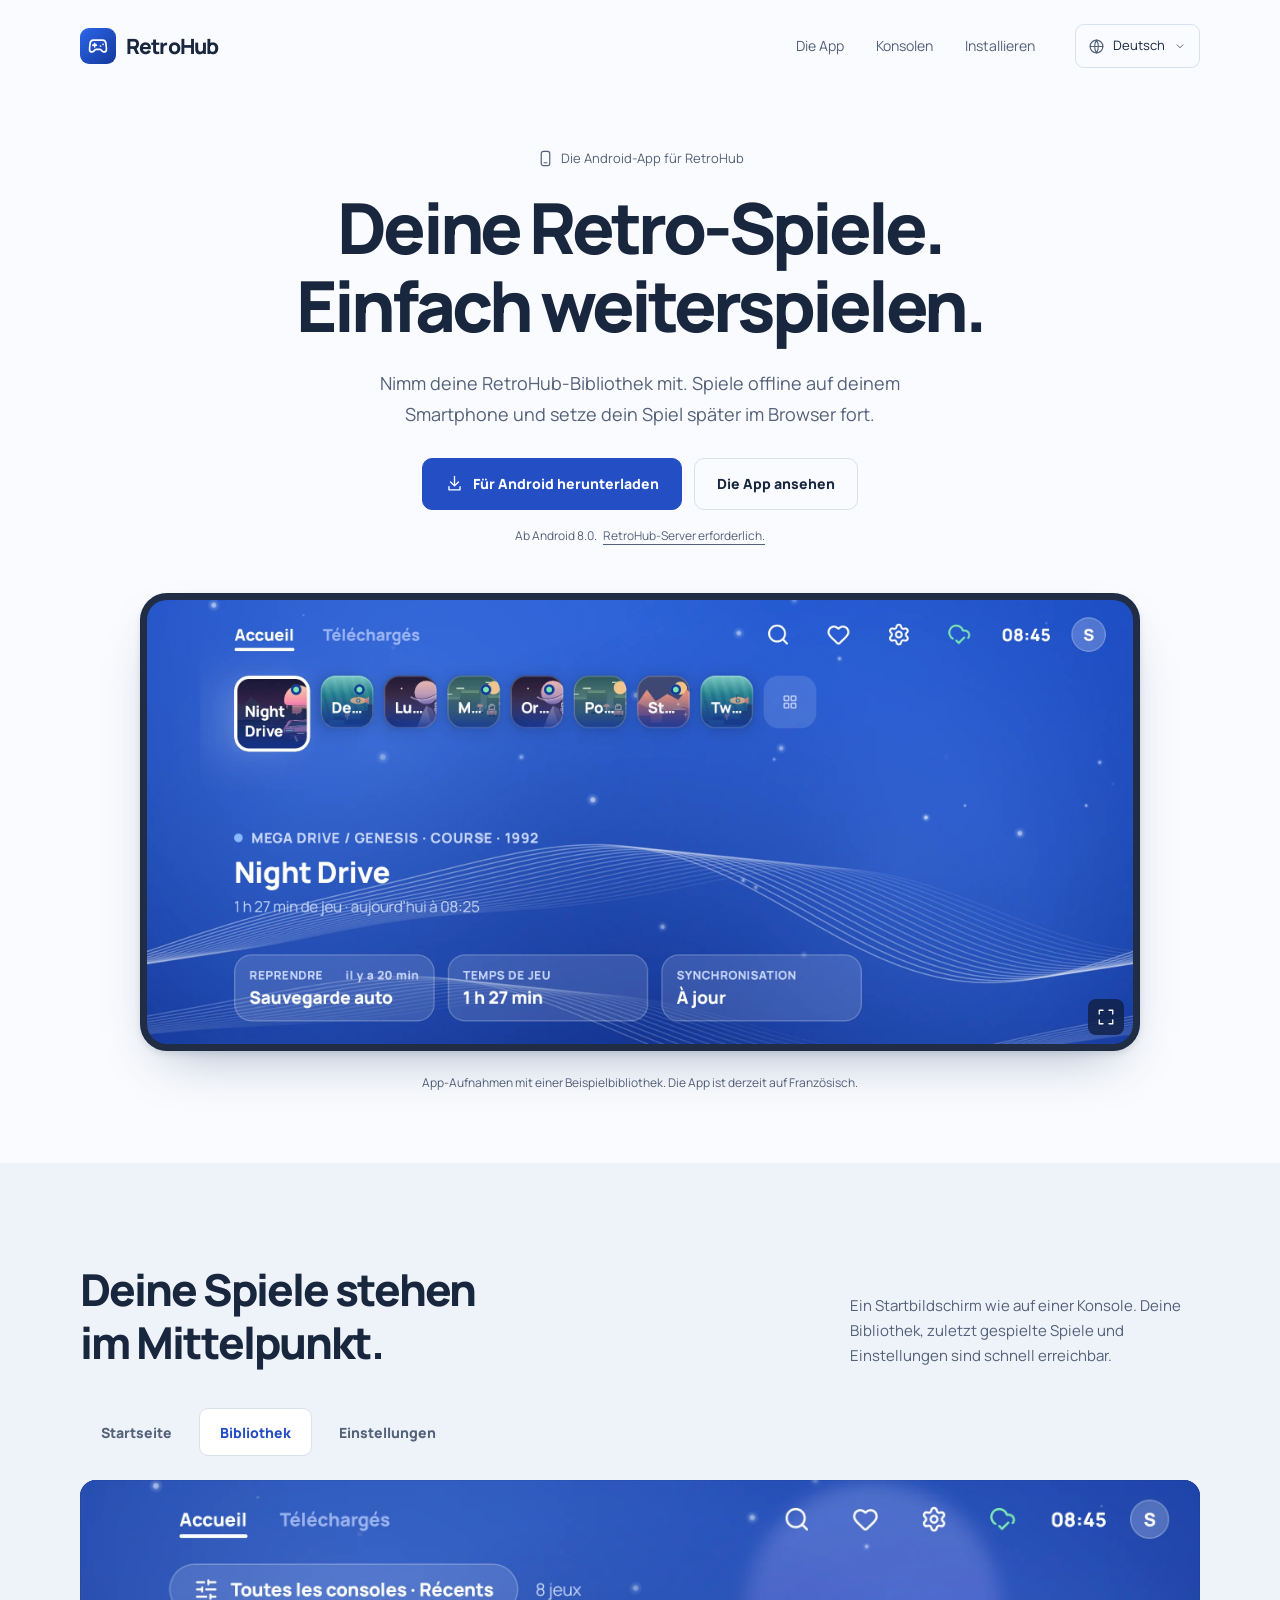
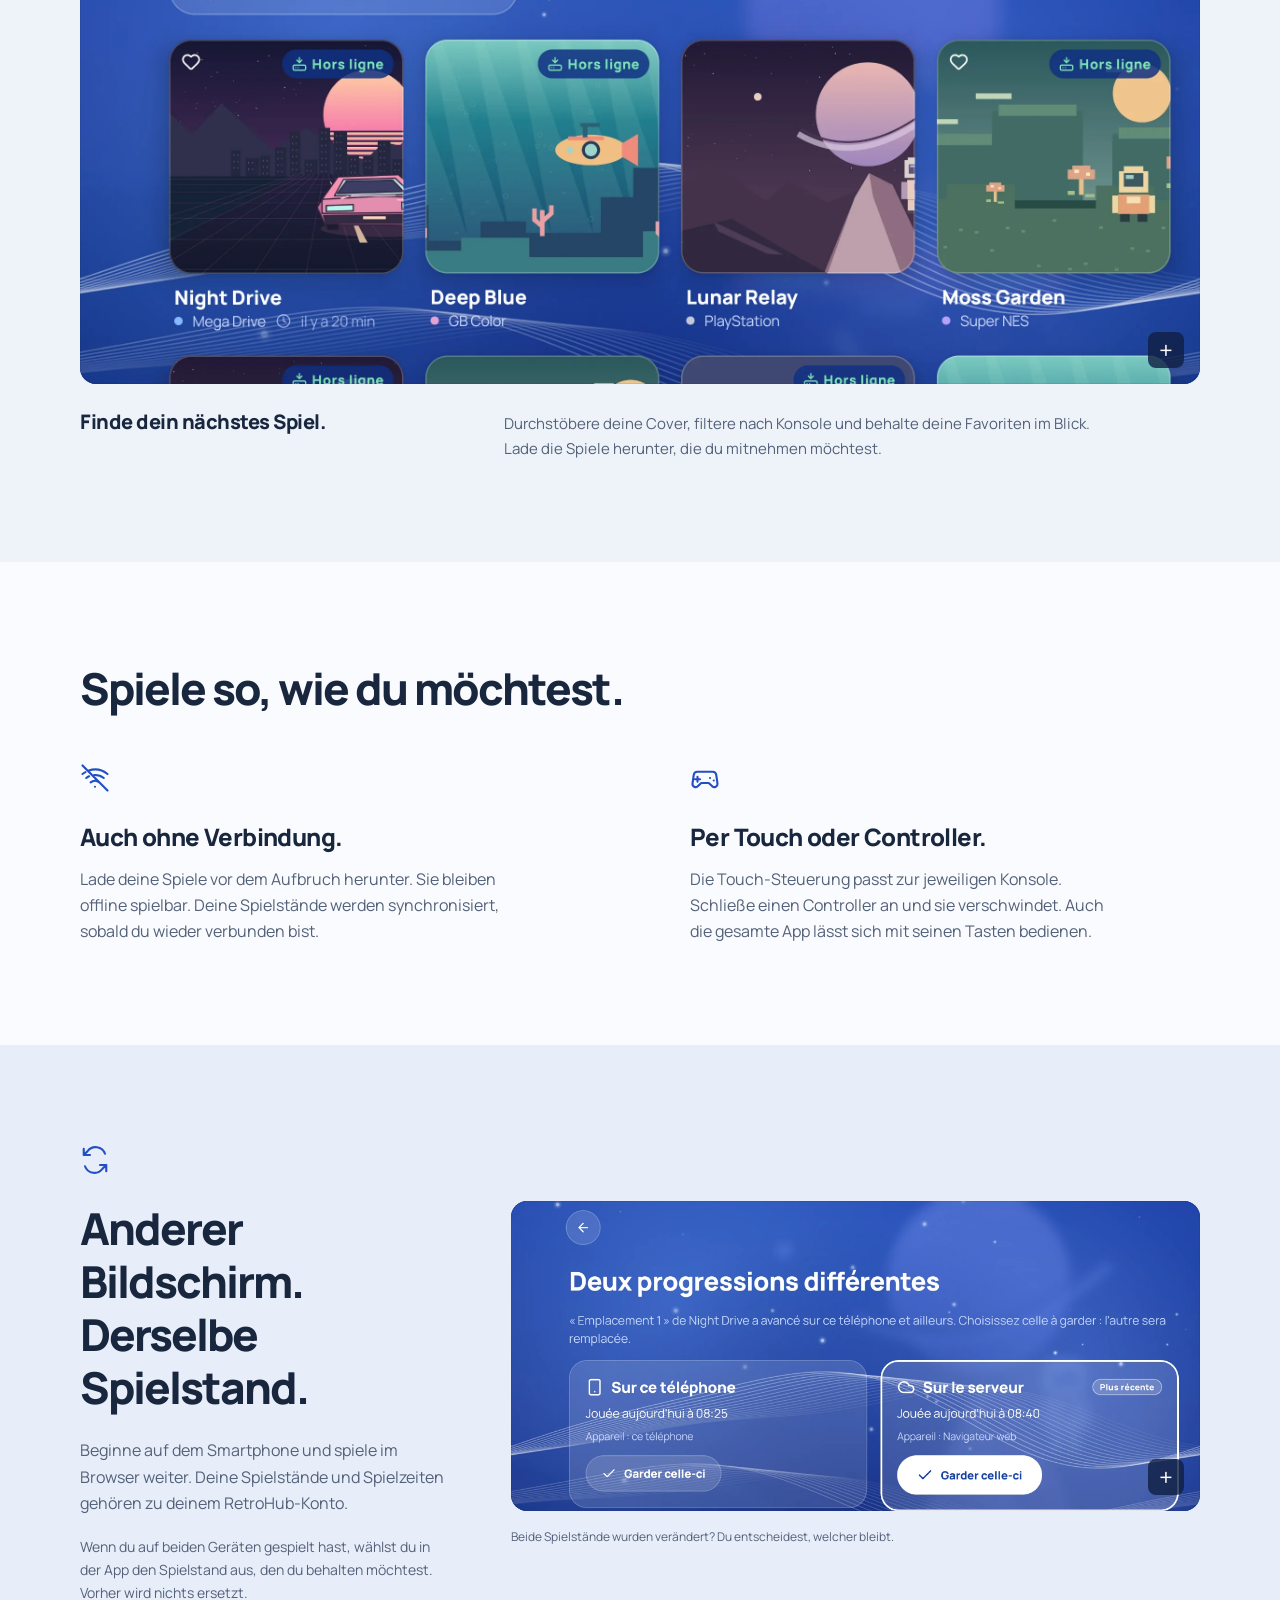
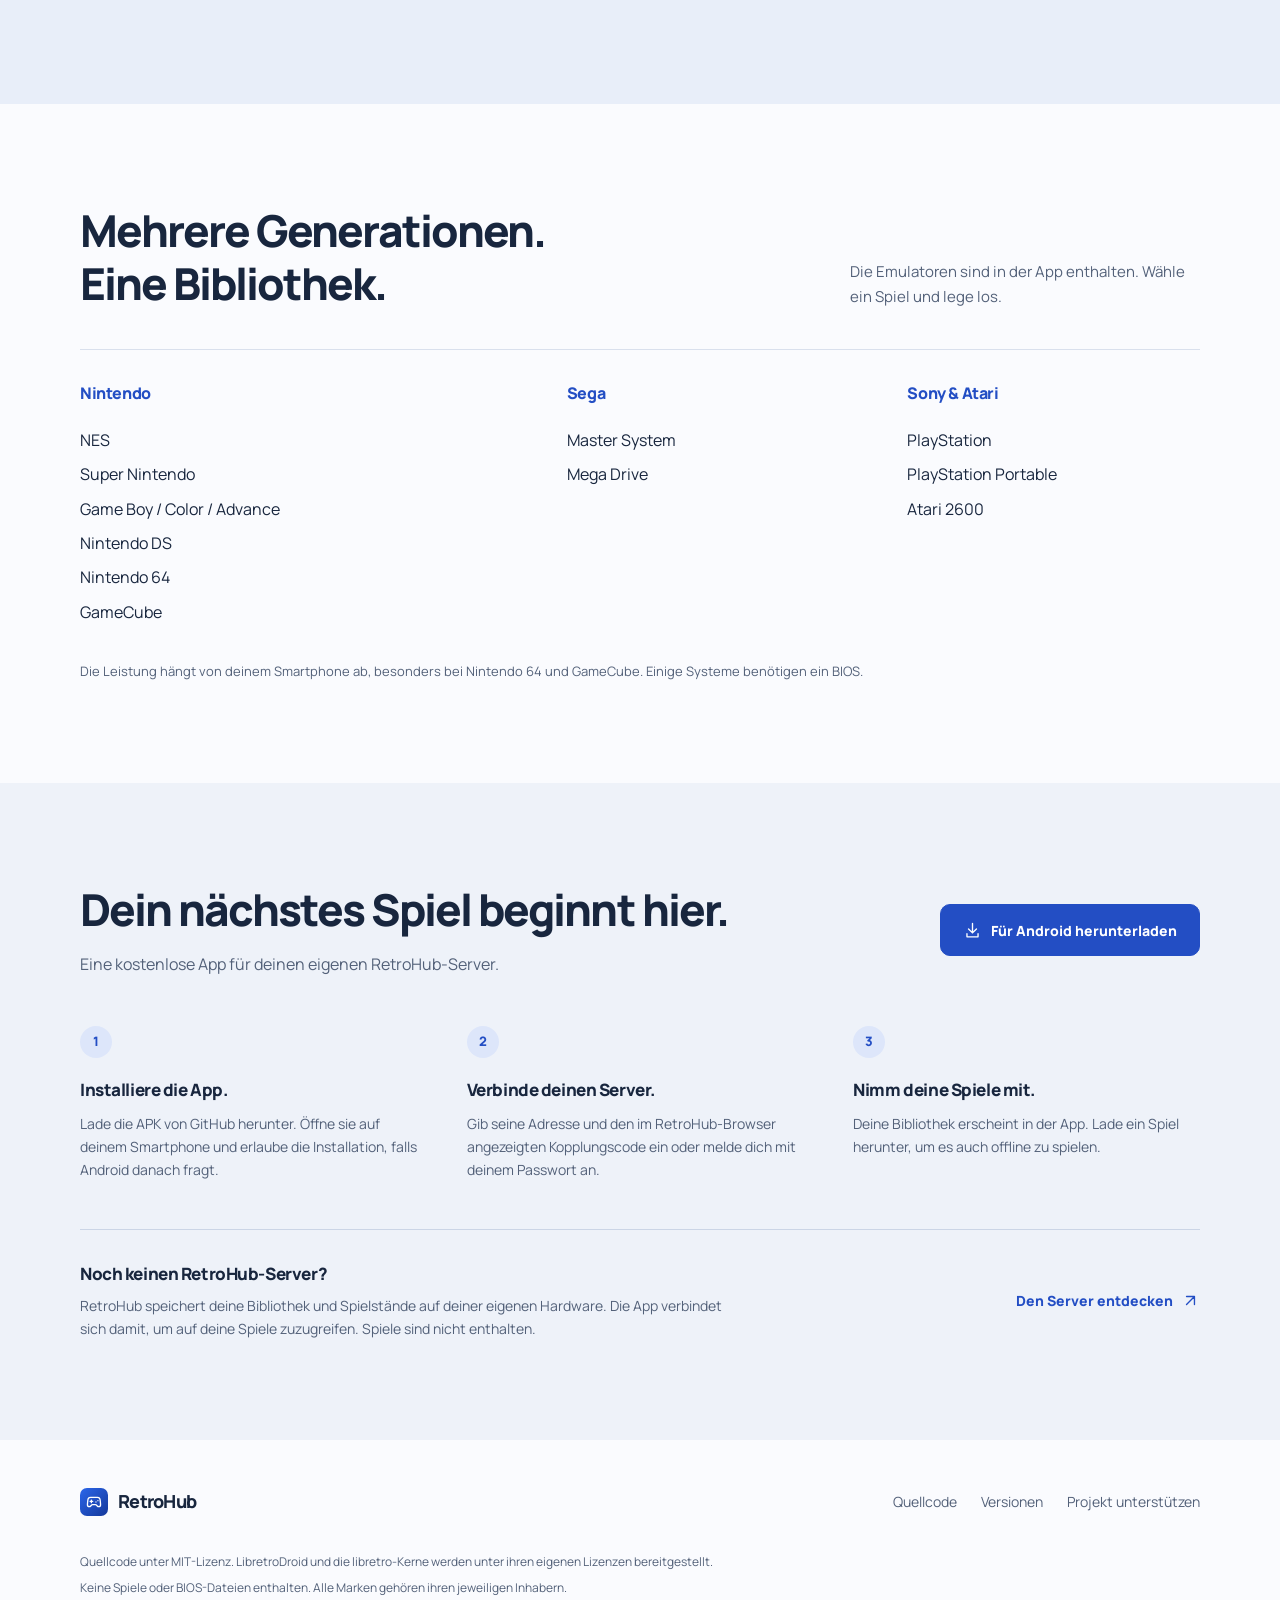
==== commit ed9b65bb: "Release 2026.47.2" ====
--- a/docs/de/index.html
+++ b/docs/de/index.html
@@ -129,7 +129,7 @@
       <div class="console-families">
         <div><h3>Nintendo</h3><ul><li>NES</li><li>Super Nintendo</li><li>Game Boy / Color / Advance</li><li>Nintendo DS</li><li>Nintendo 64</li><li>GameCube</li></ul></div>
         <div><h3>Sega</h3><ul><li>Master System</li><li>Mega Drive</li></ul></div>
-        <div><h3>Sony &amp; Atari</h3><ul><li>PlayStation</li><li>Atari 2600</li></ul></div>
+        <div><h3>Sony &amp; Atari</h3><ul><li>PlayStation</li><li>PlayStation Portable</li><li>Atari 2600</li></ul></div>
       </div>
       <p class="compatibility-note">Die Leistung hängt von deinem Smartphone ab, besonders bei Nintendo 64 und GameCube. Einige Systeme benötigen ein BIOS.</p>
     </section>
